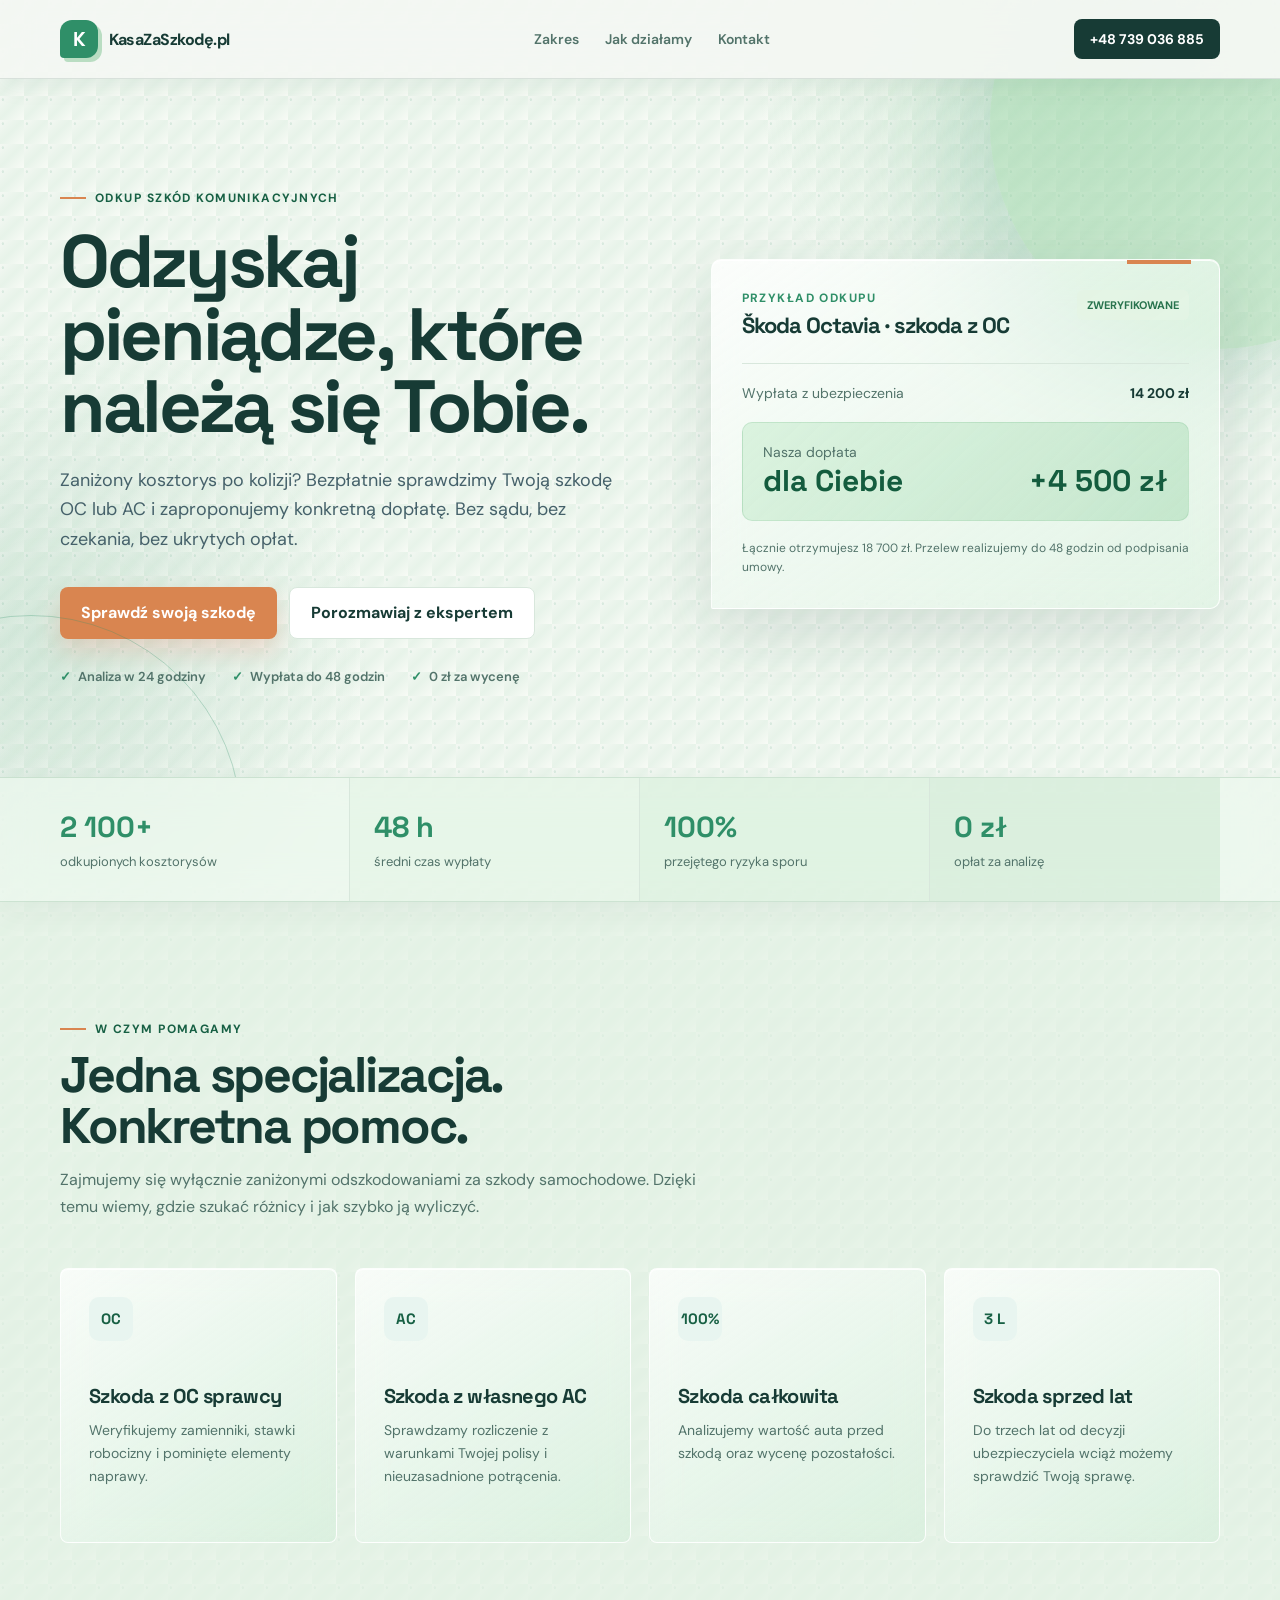
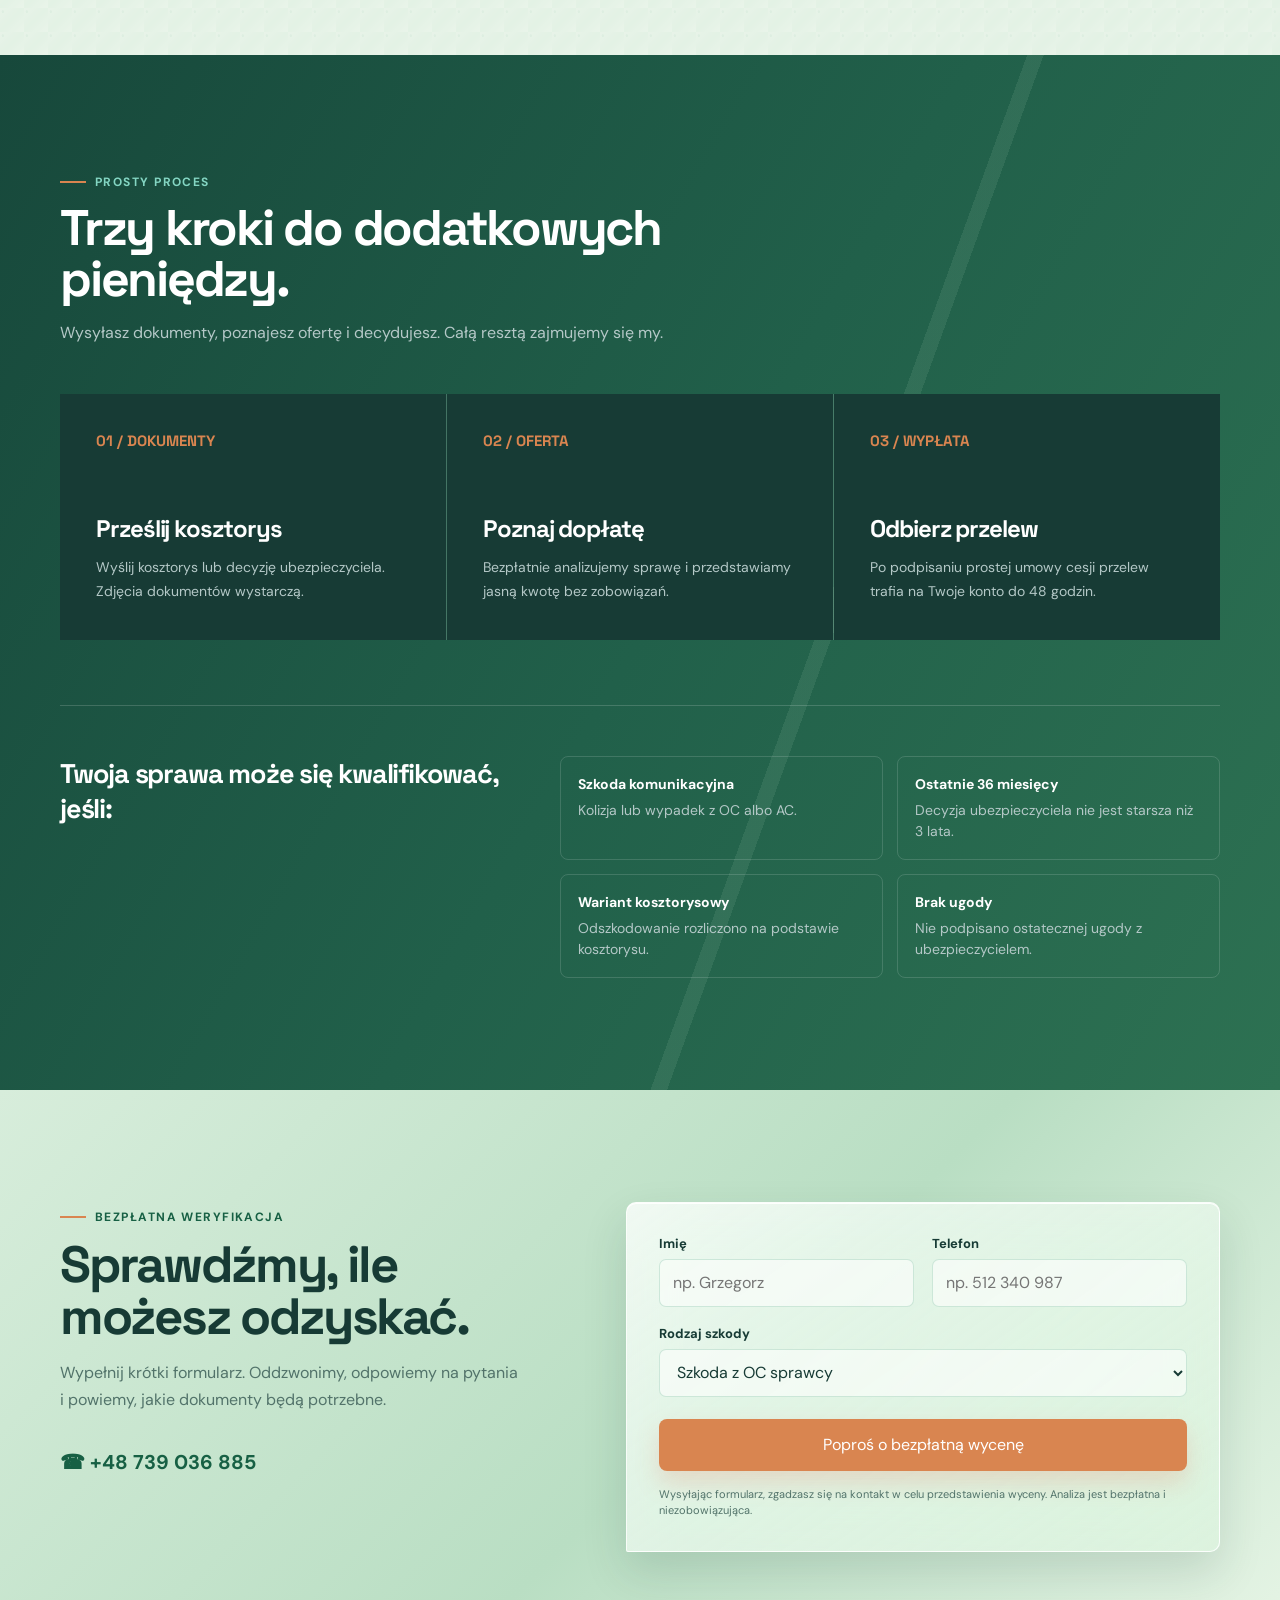
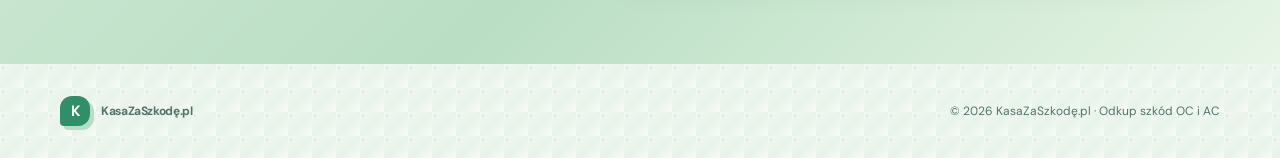
==== index.html @ 56c9a8f6 "Enhance green liquid glass styling" ====
<!doctype html>
<html lang="pl">
<head>
  <meta charset="UTF-8">
  <meta name="viewport" content="width=device-width, initial-scale=1.0">
  <meta name="description" content="Odkup zaniżonych szkód komunikacyjnych OC i AC. Bezpłatna analiza kosztorysu i szybka wypłata.">
  <meta name="theme-color" content="#102c3b">
  <meta property="og:type" content="website">
  <meta property="og:title" content="KasaZaSzkodę.pl | Odzyskaj to, co Ci się należy">
  <meta property="og:description" content="Bezpłatna analiza zaniżonego odszkodowania OC lub AC i szybka dopłata.">
  <meta property="og:url" content="https://kasazaszkode.pl/">
  <title>KasaZaSzkodę.pl | Odzyskaj to, co Ci się należy</title>
  <link rel="icon" href="favicon.ico">
  <link rel="preconnect" href="https://fonts.googleapis.com">
  <link rel="preconnect" href="https://fonts.gstatic.com" crossorigin>
  <link href="https://fonts.googleapis.com/css2?family=DM+Sans:wght@400;500;600;700&family=Space+Grotesk:wght@500;600;700&display=swap" rel="stylesheet">
  <style>
    :root{--ink:#102c3b;--muted:#42606b;--paper:#f5f7f4;--white:#fff;--teal:#0c8b83;--teal-dark:#08716b;--coral:#ee765c;--line:#dfe8e4;--shadow:0 22px 60px rgba(16,44,59,.12)}
    .skip-link{position:absolute;left:14px;top:-60px;z-index:20;padding:12px 16px;border-radius:8px;background:var(--ink);color:#fff;text-decoration:none;font-weight:700}.skip-link:focus{top:14px}.button:focus-visible,a:focus-visible,input:focus-visible,select:focus-visible{outline:3px solid var(--coral);outline-offset:3px}
    *{box-sizing:border-box}html{scroll-behavior:smooth}body{margin:0;background:var(--paper);color:var(--ink);font-family:"DM Sans",sans-serif}a{color:inherit}.container{width:min(1160px,calc(100% - 40px));margin:auto}h1,h2,h3{font-family:"Space Grotesk",sans-serif;letter-spacing:-.045em}.site-header{position:sticky;top:0;z-index:10;background:rgba(245,247,244,.92);backdrop-filter:blur(18px);border-bottom:1px solid rgba(16,44,59,.08)}.header-inner{min-height:78px;display:flex;align-items:center;justify-content:space-between;gap:28px}.brand{display:flex;align-items:center;gap:11px;text-decoration:none;font-weight:700;letter-spacing:-.03em}.brand-mark{width:38px;height:38px;display:grid;place-items:center;border-radius:12px 12px 12px 4px;background:var(--teal);color:#fff;font:700 20px "Space Grotesk",sans-serif}.nav{display:flex;gap:26px;color:var(--muted);font-size:14px;font-weight:600}.nav a{text-decoration:none}.nav a:hover{color:var(--teal)}.header-phone{padding:11px 16px;border-radius:8px;background:var(--ink);color:#fff;text-decoration:none;font-size:14px;font-weight:700}
    .hero{position:relative;overflow:hidden;padding:88px 0 78px}.hero:before{content:"";position:absolute;width:450px;height:450px;right:-160px;top:-180px;border-radius:50%;background:#d8eee7}.hero-grid{position:relative;display:grid;grid-template-columns:1.06fr .94fr;gap:76px;align-items:center}.eyebrow{display:inline-flex;align-items:center;gap:9px;color:var(--teal-dark);font-size:12px;font-weight:700;letter-spacing:.12em;text-transform:uppercase}.eyebrow:before{content:"";width:26px;height:2px;background:var(--coral)}h1{max-width:700px;margin:20px 0 22px;font-size:clamp(42px,6vw,74px);line-height:.98}.hero-copy>p{max-width:590px;margin:0;color:var(--muted);font-size:18px;line-height:1.65}.hero-actions{display:flex;flex-wrap:wrap;gap:12px;margin-top:32px}.button{display:inline-flex;align-items:center;justify-content:center;min-height:52px;padding:0 21px;border-radius:8px;text-decoration:none;font-weight:700;transition:transform .2s}.button:hover{transform:translateY(-2px)}.button-primary{border:0;background:var(--coral);color:#fff;box-shadow:0 12px 24px rgba(238,118,92,.22)}.button-quiet{border:1px solid var(--line);background:#fff;color:var(--ink)}.trust-row{display:flex;flex-wrap:wrap;gap:18px 26px;margin-top:29px;color:var(--muted);font-size:13px;font-weight:600}.trust-row span:before{content:"✓";margin-right:7px;color:var(--teal)}
    .offer-card{padding:30px;border:1px solid rgba(12,139,131,.18);border-radius:18px;background:#fff;box-shadow:var(--shadow)}.offer-top{display:flex;justify-content:space-between;align-items:flex-start;gap:15px;padding-bottom:25px;border-bottom:1px solid var(--line)}.offer-label{margin:0 0 7px;color:var(--teal);font-size:12px;font-weight:700;letter-spacing:.12em;text-transform:uppercase}.offer-title{margin:0;font-size:22px;line-height:1.15}.offer-stamp{padding:8px 10px;border-radius:6px;background:#fff1ec;color:#c6503e;font-size:11px;font-weight:700;white-space:nowrap}.offer-row{display:flex;justify-content:space-between;padding:20px 0;color:var(--muted);font-size:14px}.offer-row strong{color:var(--ink)}.offer-result{display:flex;justify-content:space-between;align-items:end;gap:15px;padding:20px;border-radius:10px;background:#e8f5f0}.offer-result span{color:var(--muted);font-size:14px}.offer-result strong{color:var(--teal-dark);font:700 30px "Space Grotesk",sans-serif}.offer-note{margin:18px 0 0;color:var(--muted);font-size:12px;line-height:1.6}
    .stats{border-block:1px solid var(--line);background:#fff}.stats-grid{display:grid;grid-template-columns:repeat(4,1fr)}.stat{padding:26px 24px;border-right:1px solid var(--line)}.stat:first-child{padding-left:0}.stat:last-child{border:0}.stat strong{display:block;margin-bottom:5px;color:var(--teal);font:700 29px "Space Grotesk",sans-serif}.stat span{color:var(--muted);font-size:13px}.section{padding:100px 0}.section-heading{max-width:650px;margin-bottom:42px}.section-heading h2{margin:13px 0 14px;font-size:clamp(32px,4vw,50px);line-height:1.02}.section-heading p{margin:0;color:var(--muted);line-height:1.7}.cards{display:grid;grid-template-columns:repeat(4,1fr);gap:14px}.card{min-height:260px;padding:25px;border:1px solid var(--line);border-radius:12px;background:#fff}.card-icon{display:grid;place-items:center;width:44px;height:44px;border-radius:10px;background:#e8f5f0;color:var(--teal-dark);font:700 15px "Space Grotesk",sans-serif}.card h3{margin:34px 0 10px;font-size:20px;letter-spacing:-.03em}.card p{margin:0;color:var(--muted);font-size:14px;line-height:1.65}
    .process-section{background:var(--ink);color:#fff}.process-section .eyebrow{color:#84d6c3}.process-section .section-heading p{color:#b4c8c7}.steps{display:grid;grid-template-columns:repeat(3,1fr);gap:1px;background:rgba(255,255,255,.17)}.step{padding:32px;background:var(--ink)}.step-number{color:var(--coral);font:700 15px "Space Grotesk",sans-serif}.step h3{margin:50px 0 12px;font-size:24px}.step p{margin:0;color:#b4c8c7;font-size:14px;line-height:1.7}.conditions{display:grid;grid-template-columns:.8fr 1.2fr;gap:60px;margin-top:65px;padding-top:50px;border-top:1px solid rgba(255,255,255,.16)}.conditions h3{margin:0;font-size:27px}.condition-list{display:grid;grid-template-columns:1fr 1fr;gap:14px;margin:0;padding:0;list-style:none}.condition-list li{padding:17px;border:1px solid rgba(255,255,255,.14);border-radius:8px;color:#b4c8c7;font-size:14px;line-height:1.5}.condition-list strong{display:block;margin-bottom:5px;color:#fff}
    .contact-section{background:#e8f5f0}.contact-grid{display:grid;grid-template-columns:.9fr 1.1fr;gap:80px;align-items:start}.contact-info h2{margin:14px 0;font-size:clamp(34px,4vw,51px);line-height:1.02}.contact-info>p{max-width:460px;color:var(--muted);line-height:1.7}.contact-phone{display:inline-flex;gap:12px;margin-top:20px;color:var(--teal-dark);text-decoration:none;font-size:20px;font-weight:700}.contact-card{padding:32px;border-radius:14px;background:#fff;box-shadow:0 15px 40px rgba(16,44,59,.08)}.form-grid{display:grid;grid-template-columns:1fr 1fr;gap:18px}.field{display:grid;gap:7px}.field-full{grid-column:1/-1}label{font-size:13px;font-weight:700}input,select{width:100%;min-height:48px;padding:0 13px;border:1px solid var(--line);border-radius:7px;background:#fbfcfb;color:var(--ink);font:inherit}input:focus,select:focus{outline:2px solid rgba(12,139,131,.25);border-color:var(--teal)}.form-button{width:100%;margin-top:22px;cursor:pointer;font:inherit}.form-note{margin:15px 0 0;color:var(--muted);font-size:11px;line-height:1.5}.footer{padding:32px 0;color:var(--muted);font-size:12px}.footer-inner{display:flex;justify-content:space-between;align-items:center;gap:20px}.footer .brand-mark{width:30px;height:30px;font-size:15px}.footer p{margin:0;text-align:right}.call-now{display:none}
    @media(max-width:900px){.hero-grid,.contact-grid{grid-template-columns:1fr;gap:42px}.cards{grid-template-columns:repeat(2,1fr)}.hero{padding-top:65px}.conditions{grid-template-columns:1fr;gap:30px}}@media(max-width:650px){.container{width:calc(100% - 28px)}.header-inner{min-height:68px}.nav{display:none}.header-phone{padding:10px 12px;font-size:12px}h1{font-size:45px}.hero-copy>p{font-size:16px}.offer-card{padding:22px}.stats-grid{grid-template-columns:1fr 1fr}.stat,.stat:first-child{padding:20px 10px}.stat:nth-child(2){border-right:0}.stat:nth-child(-n+2){border-bottom:1px solid var(--line)}.section{padding:70px 0}.cards,.steps{grid-template-columns:1fr}.step{padding:25px}.step h3{margin-top:28px}.condition-list,.form-grid{grid-template-columns:1fr}.field-full{grid-column:auto}.contact-card{padding:21px}.footer-inner{align-items:flex-start;flex-direction:column}.footer p{text-align:left}.call-now{position:fixed;display:block;right:14px;bottom:14px;z-index:9;padding:13px 16px;border-radius:8px;background:var(--coral);color:#fff;text-decoration:none;font-size:13px;font-weight:700;box-shadow:0 8px 25px rgba(16,44,59,.2)}}
  </style>
  <style>
    :root {
      --paper: #f4f8f3;
      --white: #ffffff;
      --ink: #173b35;
      --muted: #52736a;
      --teal: #2f8f68;
      --teal-dark: #176044;
      --coral: #d98550;
      --line: #d8e7dc;
      --shadow: 0 24px 70px rgba(23, 59, 53, .12);
    }

    body {
      background: var(--paper);
      background-image: radial-gradient(circle at 12% 15%, rgba(47, 143, 104, .12) 0 1px, transparent 1.5px), linear-gradient(135deg, #f4f8f3 0%, #e7f3e9 48%, #f8fbf6 100%);
      background-size: 24px 24px;
    }

    body:after {
      content: "";
      position: fixed;
      inset: 0;
      z-index: -1;
      pointer-events: none;
      background: radial-gradient(circle at 86% 8%, rgba(111, 188, 132, .22), transparent 25%), radial-gradient(circle at 4% 72%, rgba(42, 137, 91, .13), transparent 23%);
    }

    .site-header {
      background: rgba(244, 248, 243, .9);
      border-bottom-color: rgba(23, 59, 53, .12);
      box-shadow: 0 8px 24px rgba(23, 59, 53, .05);
    }

    .brand-mark {
      box-shadow: 4px 4px 0 #b9ddc2;
    }

    .header-phone,
    .button-primary {
      transition: transform .2s ease, background-color .2s ease, box-shadow .2s ease;
    }

    .header-phone:hover {
      background: var(--teal-dark);
      transform: translateY(-2px);
    }

    .hero {
      padding-top: 104px;
      padding-bottom: 92px;
    }

    .hero:after {
      content: "";
      position: absolute;
      left: -180px;
      bottom: -260px;
      width: 420px;
      height: 420px;
      border: 1px solid rgba(47, 143, 104, .28);
      border-radius: 50%;
    }

    .hero:before {
      background: rgba(151, 213, 164, .4);
      box-shadow: -40px 40px 90px rgba(47, 143, 104, .16);
    }

    h1 {
      max-width: 650px;
      font-weight: 700;
    }

    .hero-copy > p {
      color: #45616a;
    }

    .button-primary:hover {
      background: #d85e45;
      box-shadow: 0 16px 30px rgba(229, 107, 80, .28);
    }

    .button-quiet:hover {
      border-color: #9ccbc0;
      background: #f2faf7;
    }

    .offer-card {
      position: relative;
      border-radius: 10px 10px 10px 2px;
      border-color: rgba(255, 255, 255, .8);
      background: linear-gradient(145deg, rgba(255, 255, 255, .8), rgba(219, 242, 224, .54));
      box-shadow: var(--shadow), inset 0 1px 0 rgba(255, 255, 255, .9);
      backdrop-filter: blur(18px) saturate(125%);
      -webkit-backdrop-filter: blur(18px) saturate(125%);
    }

    .offer-card:before {
      content: "";
      position: absolute;
      top: 0;
      right: 28px;
      width: 64px;
      height: 4px;
      background: var(--coral);
    }

    .offer-stamp {
      background: rgba(229, 245, 228, .82);
      color: #28734d;
    }

    .offer-result {
      border: 1px solid rgba(106, 181, 126, .2);
      background: linear-gradient(135deg, rgba(213, 240, 218, .82), rgba(177, 222, 188, .62));
    }

    .offer-result strong {
      color: #145c3e;
    }

    .stats {
      box-shadow: 0 10px 30px rgba(16, 44, 59, .04);
      background: rgba(238, 248, 239, .72);
      border-color: rgba(75, 145, 98, .2);
      backdrop-filter: blur(20px) saturate(125%);
      -webkit-backdrop-filter: blur(20px) saturate(125%);
    }

    .stat {
      padding-top: 30px;
      padding-bottom: 30px;
    }

    .stat:nth-child(2) { background: rgba(218, 240, 222, .3); }
    .stat:nth-child(3) { background: rgba(195, 230, 202, .3); }
    .stat:nth-child(4) { background: rgba(171, 219, 183, .28); }

    .section {
      padding: 112px 0;
    }

    #zakres {
      background: rgba(224, 241, 227, .62);
    }

    .section-heading {
      margin-bottom: 48px;
    }

    .cards {
      gap: 18px;
    }

    .card {
      min-height: 275px;
      padding: 28px;
      border-radius: 8px;
      border-color: rgba(255, 255, 255, .84);
      background: linear-gradient(145deg, rgba(255, 255, 255, .74), rgba(211, 238, 218, .52));
      box-shadow: inset 0 1px 0 rgba(255, 255, 255, .82);
      backdrop-filter: blur(14px) saturate(115%);
      -webkit-backdrop-filter: blur(14px) saturate(115%);
      transition: transform .2s ease, border-color .2s ease, box-shadow .2s ease;
    }

    .card:hover {
      border-color: #83bb91;
      box-shadow: 0 15px 35px rgba(23, 91, 62, .14), inset 0 1px 0 rgba(255, 255, 255, .95);
      transform: translateY(-4px);
    }

    .card h3 {
      margin-top: 42px;
    }

    .process-section {
      position: relative;
      overflow: hidden;
      background: linear-gradient(120deg, #17483b, #21604a 52%, #2d7152);
    }

    .process-section:before {
      content: "";
      position: absolute;
      inset: 0;
      background: linear-gradient(110deg, transparent 0 62%, rgba(185, 221, 194, .10) 62% 63%, transparent 63%);
      pointer-events: none;
    }

    .steps,
    .conditions {
      position: relative;
    }

    .step {
      padding: 36px;
      transition: background-color .2s ease;
    }

    .step:hover {
      background: rgba(71, 142, 93, .42);
    }

    .step h3 {
      margin-top: 62px;
    }

    .contact-section {
      background: linear-gradient(135deg, #d7eddb, #b9dec3 55%, #e7f5e6);
    }

    .contact-card {
      border-radius: 10px 10px 10px 2px;
      border: 1px solid rgba(255, 255, 255, .84);
      background: linear-gradient(145deg, rgba(255, 255, 255, .78), rgba(222, 244, 224, .58));
      box-shadow: 0 20px 45px rgba(23, 59, 53, .14), inset 0 1px 0 rgba(255, 255, 255, .9);
      backdrop-filter: blur(24px) saturate(135%);
      -webkit-backdrop-filter: blur(24px) saturate(135%);
    }

    input,
    select {
      background: rgba(248, 252, 248, .74);
      border-color: rgba(47, 143, 104, .2);
    }

    input:hover,
    select:hover {
      border-color: #a8d3c8;
    }

    @media (max-width: 650px) {
      .hero {
        padding-top: 70px;
        padding-bottom: 70px;
      }

      .section {
        padding: 78px 0;
      }

      .section-heading {
        margin-bottom: 34px;
      }

      .card {
        min-height: 0;
      }

      .step {
        padding: 28px 25px;
      }
    }
  </style>
</head>
<body>
  <a class="skip-link" href="#main-content">Przejdź do treści</a>
  <header class="site-header"><div class="container header-inner"><a href="#start" class="brand"><span class="brand-mark">K</span><span>KasaZaSzkodę.pl</span></a><nav class="nav" aria-label="Główna nawigacja"><a href="#zakres">Zakres</a><a href="#proces">Jak działamy</a><a href="#kontakt">Kontakt</a></nav><a class="header-phone" href="tel:+48739036885">+48 739 036 885</a></div></header>
  <main id="main-content">
    <section id="start" class="hero"><div class="container hero-grid"><div class="hero-copy"><span class="eyebrow">Odkup szkód komunikacyjnych</span><h1>Odzyskaj pieniądze, które należą się Tobie.</h1><p>Zaniżony kosztorys po kolizji? Bezpłatnie sprawdzimy Twoją szkodę OC lub AC i zaproponujemy konkretną dopłatę. Bez sądu, bez czekania, bez ukrytych opłat.</p><div class="hero-actions"><a class="button button-primary" href="#kontakt">Sprawdź swoją szkodę</a><a class="button button-quiet" href="tel:+48739036885">Porozmawiaj z ekspertem</a></div><div class="trust-row"><span>Analiza w 24 godziny</span><span>Wypłata do 48 godzin</span><span>0 zł za wycenę</span></div></div><aside class="offer-card"><div class="offer-top"><div><p class="offer-label">Przykład odkupu</p><h2 class="offer-title">Škoda Octavia · szkoda z OC</h2></div><span class="offer-stamp">ZWERYFIKOWANE</span></div><div class="offer-row"><span>Wypłata z ubezpieczenia</span><strong>14 200 zł</strong></div><div class="offer-result"><span>Nasza dopłata<br><strong>dla Ciebie</strong></span><strong>+4 500 zł</strong></div><p class="offer-note">Łącznie otrzymujesz 18 700 zł. Przelew realizujemy do 48 godzin od podpisania umowy.</p></aside></div></section>
    <section class="stats"><div class="container stats-grid"><div class="stat"><strong>2 100+</strong><span>odkupionych kosztorysów</span></div><div class="stat"><strong>48 h</strong><span>średni czas wypłaty</span></div><div class="stat"><strong>100%</strong><span>przejętego ryzyka sporu</span></div><div class="stat"><strong>0 zł</strong><span>opłat za analizę</span></div></div></section>
    <section id="zakres" class="section"><div class="container"><div class="section-heading"><span class="eyebrow">W czym pomagamy</span><h2>Jedna specjalizacja. Konkretna pomoc.</h2><p>Zajmujemy się wyłącznie zaniżonymi odszkodowaniami za szkody samochodowe. Dzięki temu wiemy, gdzie szukać różnicy i jak szybko ją wyliczyć.</p></div><div class="cards"><article class="card"><div class="card-icon">OC</div><h3>Szkoda z OC sprawcy</h3><p>Weryfikujemy zamienniki, stawki robocizny i pominięte elementy naprawy.</p></article><article class="card"><div class="card-icon">AC</div><h3>Szkoda z własnego AC</h3><p>Sprawdzamy rozliczenie z warunkami Twojej polisy i nieuzasadnione potrącenia.</p></article><article class="card"><div class="card-icon">100%</div><h3>Szkoda całkowita</h3><p>Analizujemy wartość auta przed szkodą oraz wycenę pozostałości.</p></article><article class="card"><div class="card-icon">3 L</div><h3>Szkoda sprzed lat</h3><p>Do trzech lat od decyzji ubezpieczyciela wciąż możemy sprawdzić Twoją sprawę.</p></article></div></div></section>
    <section id="proces" class="section process-section"><div class="container"><div class="section-heading"><span class="eyebrow">Prosty proces</span><h2>Trzy kroki do dodatkowych pieniędzy.</h2><p>Wysyłasz dokumenty, poznajesz ofertę i decydujesz. Całą resztą zajmujemy się my.</p></div><div class="steps"><article class="step"><span class="step-number">01 / DOKUMENTY</span><h3>Prześlij kosztorys</h3><p>Wyślij kosztorys lub decyzję ubezpieczyciela. Zdjęcia dokumentów wystarczą.</p></article><article class="step"><span class="step-number">02 / OFERTA</span><h3>Poznaj dopłatę</h3><p>Bezpłatnie analizujemy sprawę i przedstawiamy jasną kwotę bez zobowiązań.</p></article><article class="step"><span class="step-number">03 / WYPŁATA</span><h3>Odbierz przelew</h3><p>Po podpisaniu prostej umowy cesji przelew trafia na Twoje konto do 48 godzin.</p></article></div><div class="conditions"><h3>Twoja sprawa może się kwalifikować, jeśli:</h3><ul class="condition-list"><li><strong>Szkoda komunikacyjna</strong>Kolizja lub wypadek z OC albo AC.</li><li><strong>Ostatnie 36 miesięcy</strong>Decyzja ubezpieczyciela nie jest starsza niż 3 lata.</li><li><strong>Wariant kosztorysowy</strong>Odszkodowanie rozliczono na podstawie kosztorysu.</li><li><strong>Brak ugody</strong>Nie podpisano ostatecznej ugody z ubezpieczycielem.</li></ul></div></div></section>
    <section id="kontakt" class="section contact-section"><div class="container contact-grid"><div class="contact-info"><span class="eyebrow">Bezpłatna weryfikacja</span><h2>Sprawdźmy, ile możesz odzyskać.</h2><p>Wypełnij krótki formularz. Oddzwonimy, odpowiemy na pytania i powiemy, jakie dokumenty będą potrzebne.</p><a class="contact-phone" href="tel:+48739036885">☎ +48 739 036 885</a></div><div class="contact-card"><form name="kontakt" method="POST" data-netlify="true" netlify-honeypot="bot-field"><input type="hidden" name="form-name" value="kontakt"><p hidden><label>Nie wypełniaj: <input name="bot-field"></label></p><div class="form-grid"><div class="field"><label for="imie">Imię</label><input id="imie" name="imie" type="text" placeholder="np. Grzegorz" required></div><div class="field"><label for="telefon">Telefon</label><input id="telefon" name="telefon" type="tel" placeholder="np. 512 340 987" required></div><div class="field field-full"><label for="rodzaj-szkody">Rodzaj szkody</label><select id="rodzaj-szkody" name="rodzaj-szkody"><option>Szkoda z OC sprawcy</option><option>Szkoda z własnego AC</option><option>Szkoda całkowita (OC/AC)</option><option>Nie wiem, potrzebuję porady</option></select></div></div><button class="button button-primary form-button" type="submit">Poproś o bezpłatną wycenę</button><p class="form-note">Wysyłając formularz, zgadzasz się na kontakt w celu przedstawienia wyceny. Analiza jest bezpłatna i niezobowiązująca.</p></form></div></div></section>
  </main>
  <footer class="footer"><div class="container footer-inner"><a href="#start" class="brand"><span class="brand-mark">K</span><span>KasaZaSzkodę.pl</span></a><p>© 2026 KasaZaSzkodę.pl · Odkup szkód OC i AC</p></div></footer><a class="call-now" href="tel:+48739036885">Zadzwoń teraz</a>
</body>
</html>
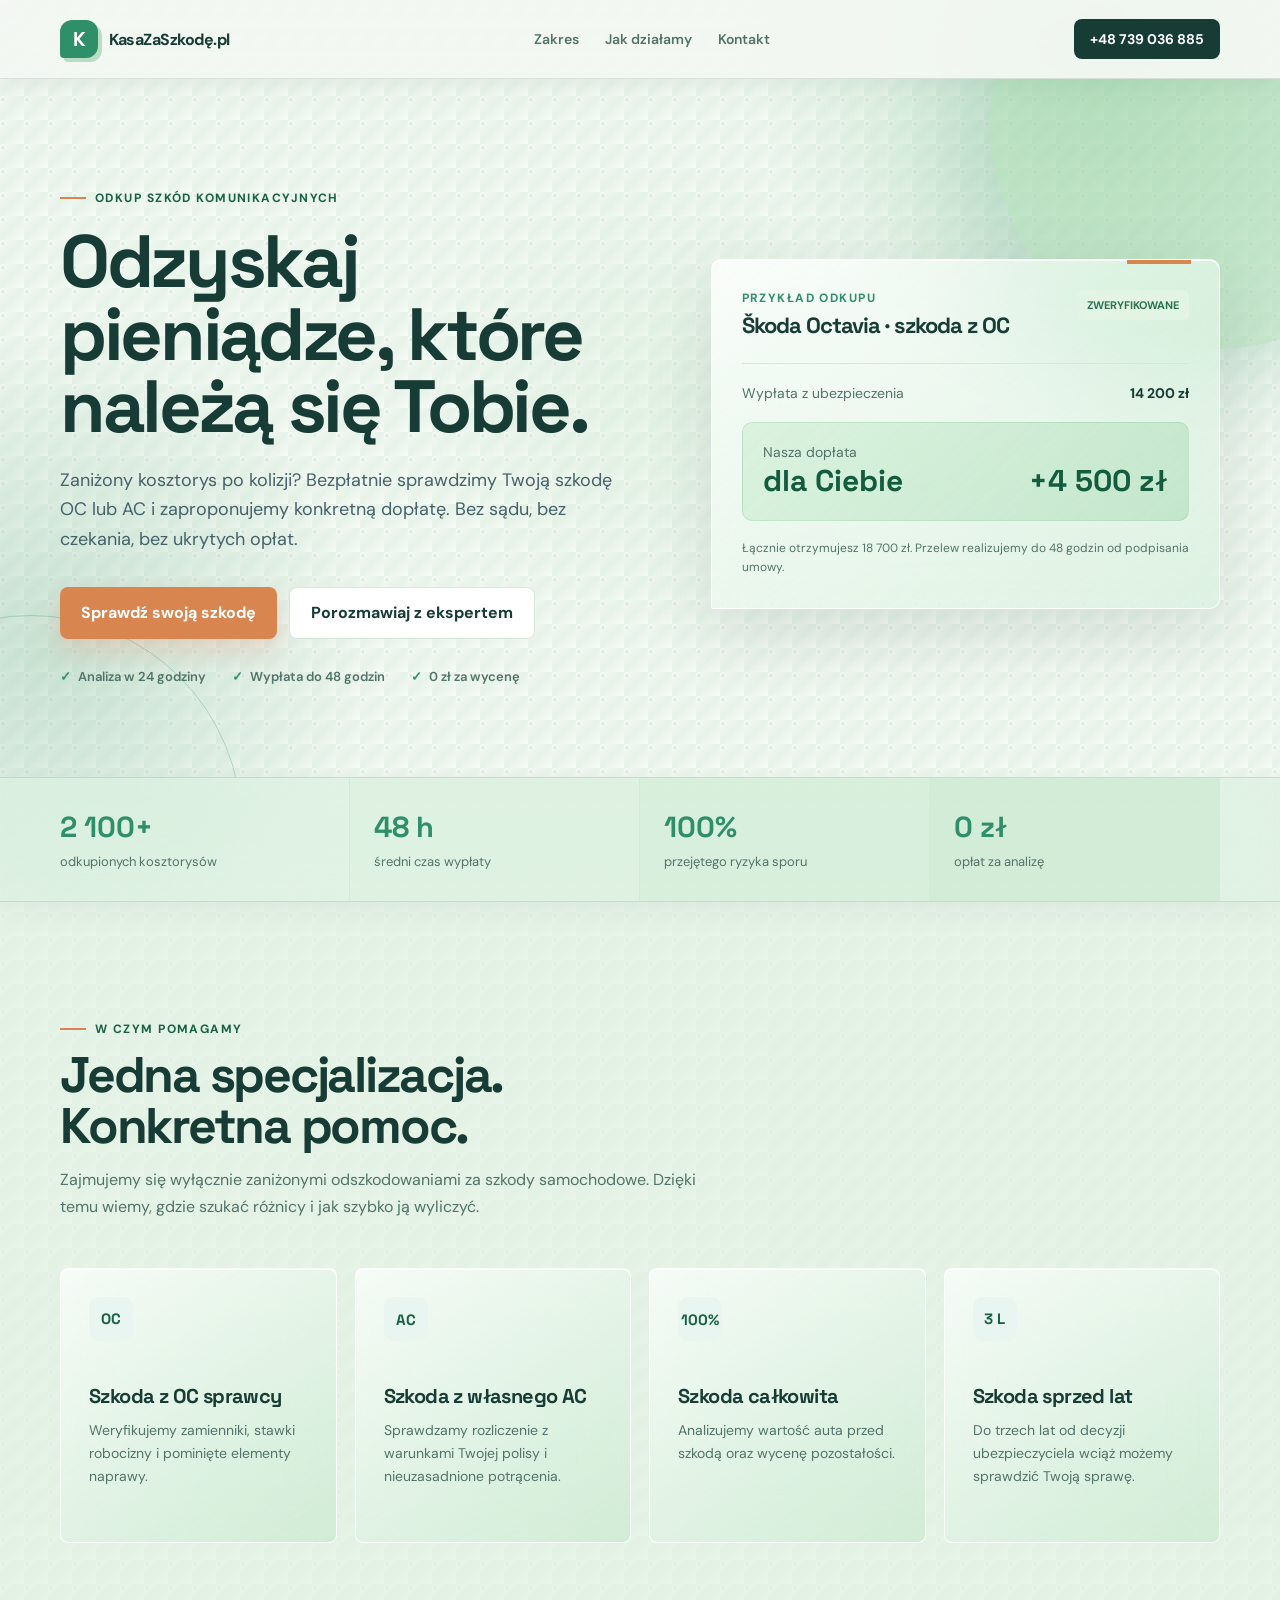
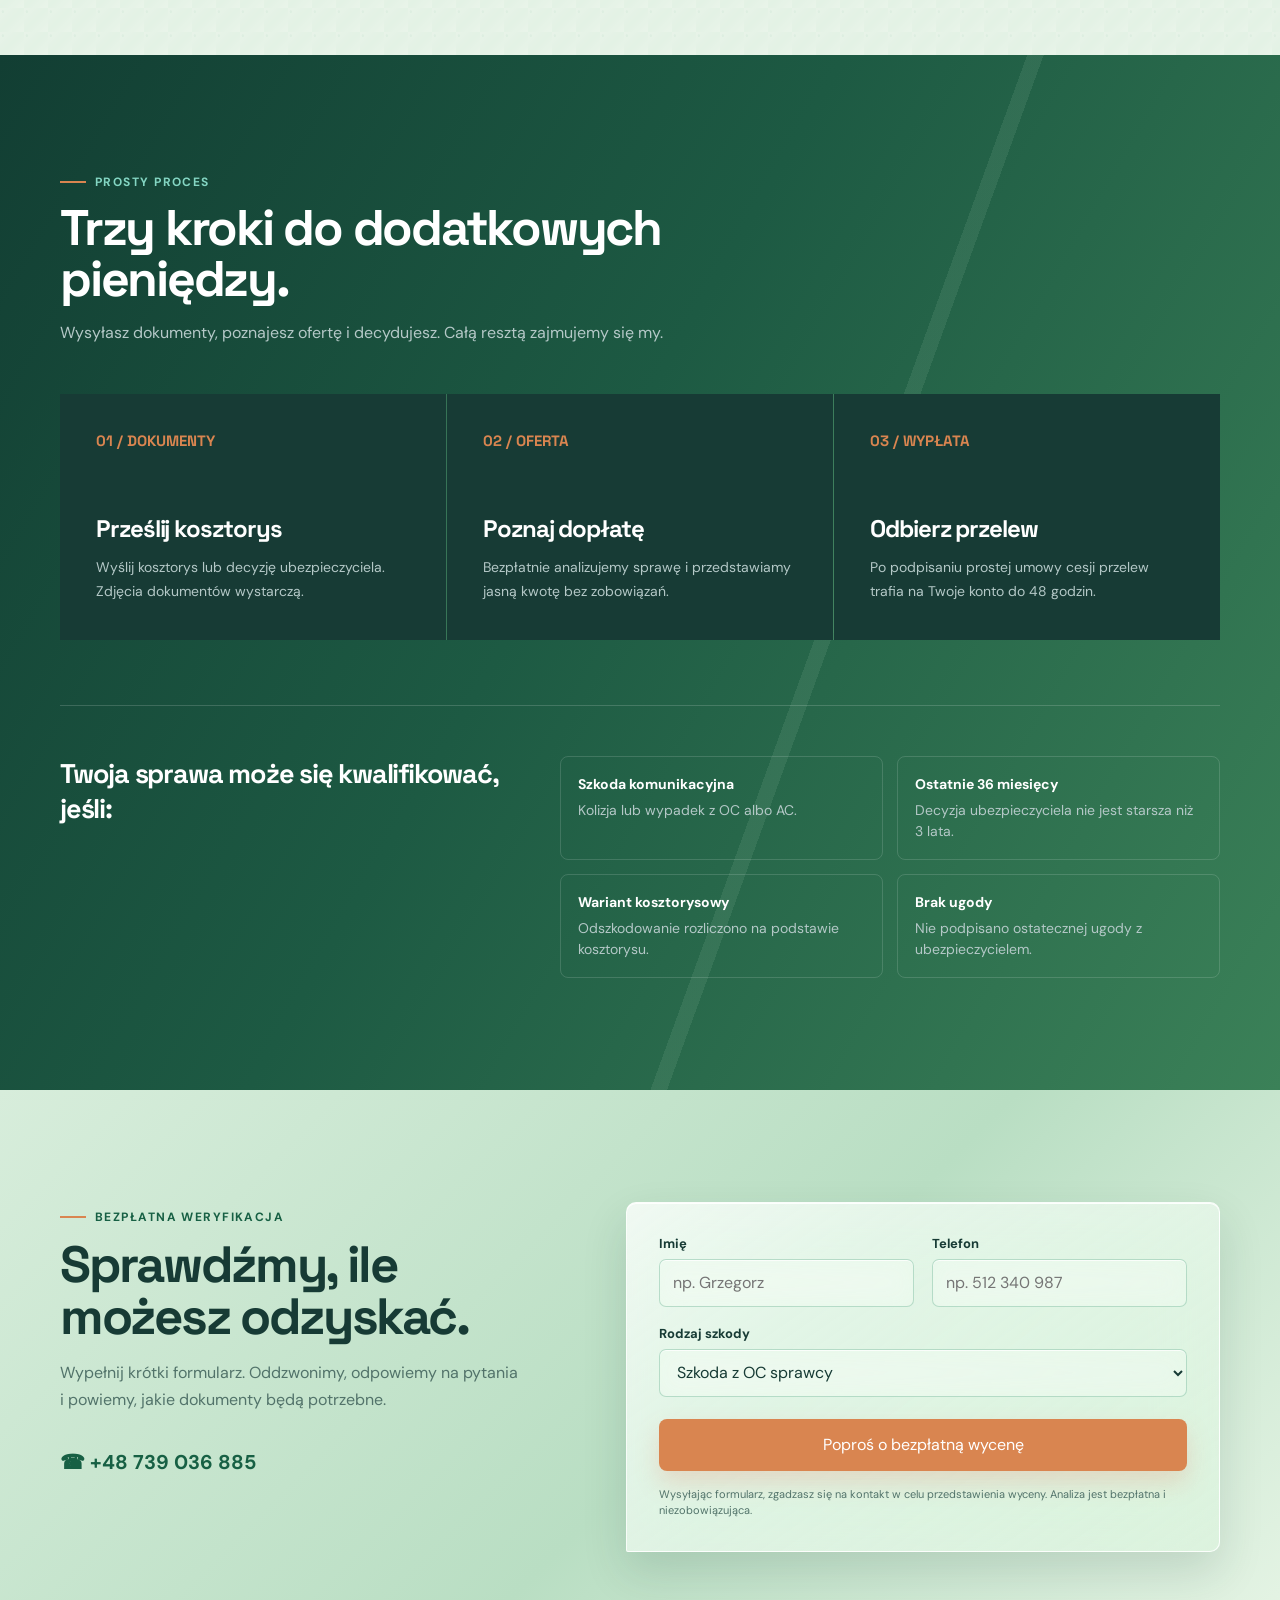
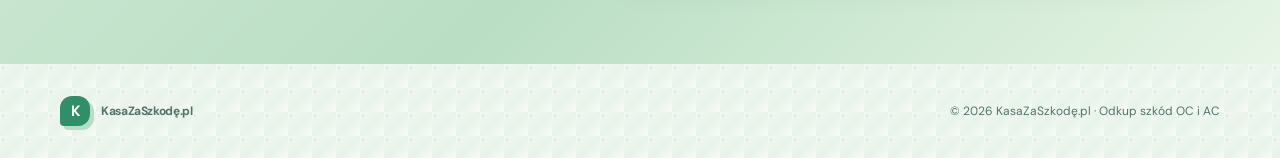
==== commit 4c2327c5: "Deepen green glass visual style" ====
--- a/index.html
+++ b/index.html
@@ -50,13 +50,15 @@
       inset: 0;
       z-index: -1;
       pointer-events: none;
-      background: radial-gradient(circle at 86% 8%, rgba(111, 188, 132, .22), transparent 25%), radial-gradient(circle at 4% 72%, rgba(42, 137, 91, .13), transparent 23%);
+      background: radial-gradient(circle at 86% 8%, rgba(111, 188, 132, .3), transparent 25%), radial-gradient(circle at 4% 72%, rgba(42, 137, 91, .18), transparent 23%), radial-gradient(circle at 52% 44%, rgba(177, 224, 184, .14), transparent 30%);
     }
 
     .site-header {
       background: rgba(244, 248, 243, .9);
       border-bottom-color: rgba(23, 59, 53, .12);
       box-shadow: 0 8px 24px rgba(23, 59, 53, .05);
+      backdrop-filter: blur(24px) saturate(145%);
+      -webkit-backdrop-filter: blur(24px) saturate(145%);
     }
 
     .brand-mark {
@@ -94,6 +96,12 @@
       box-shadow: -40px 40px 90px rgba(47, 143, 104, .16);
     }
 
+    .hero-copy,
+    .section-heading {
+      position: relative;
+      z-index: 1;
+    }
+
     h1 {
       max-width: 650px;
       font-weight: 700;
@@ -117,10 +125,10 @@
       position: relative;
       border-radius: 10px 10px 10px 2px;
       border-color: rgba(255, 255, 255, .8);
-      background: linear-gradient(145deg, rgba(255, 255, 255, .8), rgba(219, 242, 224, .54));
+      background: linear-gradient(145deg, rgba(255, 255, 255, .78), rgba(207, 237, 214, .48));
       box-shadow: var(--shadow), inset 0 1px 0 rgba(255, 255, 255, .9);
-      backdrop-filter: blur(18px) saturate(125%);
-      -webkit-backdrop-filter: blur(18px) saturate(125%);
+      backdrop-filter: blur(28px) saturate(145%);
+      -webkit-backdrop-filter: blur(28px) saturate(145%);
     }
 
     .offer-card:before {
@@ -149,10 +157,10 @@
 
     .stats {
       box-shadow: 0 10px 30px rgba(16, 44, 59, .04);
-      background: rgba(238, 248, 239, .72);
+      background: rgba(220, 240, 224, .68);
       border-color: rgba(75, 145, 98, .2);
-      backdrop-filter: blur(20px) saturate(125%);
-      -webkit-backdrop-filter: blur(20px) saturate(125%);
+      backdrop-filter: blur(24px) saturate(140%);
+      -webkit-backdrop-filter: blur(24px) saturate(140%);
     }
 
     .stat {
@@ -185,10 +193,10 @@
       padding: 28px;
       border-radius: 8px;
       border-color: rgba(255, 255, 255, .84);
-      background: linear-gradient(145deg, rgba(255, 255, 255, .74), rgba(211, 238, 218, .52));
+      background: linear-gradient(145deg, rgba(255, 255, 255, .68), rgba(191, 229, 200, .5));
       box-shadow: inset 0 1px 0 rgba(255, 255, 255, .82);
-      backdrop-filter: blur(14px) saturate(115%);
-      -webkit-backdrop-filter: blur(14px) saturate(115%);
+      backdrop-filter: blur(22px) saturate(135%);
+      -webkit-backdrop-filter: blur(22px) saturate(135%);
       transition: transform .2s ease, border-color .2s ease, box-shadow .2s ease;
     }
 
@@ -205,7 +213,7 @@
     .process-section {
       position: relative;
       overflow: hidden;
-      background: linear-gradient(120deg, #17483b, #21604a 52%, #2d7152);
+      background: linear-gradient(120deg, #123e33, #1d5a43 45%, #3b8158);
     }
 
     .process-section:before {
@@ -230,6 +238,12 @@
       background: rgba(71, 142, 93, .42);
     }
 
+    .steps {
+      background: rgba(141, 211, 155, .25);
+      backdrop-filter: blur(16px);
+      -webkit-backdrop-filter: blur(16px);
+    }
+
     .step h3 {
       margin-top: 62px;
     }
@@ -243,14 +257,17 @@
       border: 1px solid rgba(255, 255, 255, .84);
       background: linear-gradient(145deg, rgba(255, 255, 255, .78), rgba(222, 244, 224, .58));
       box-shadow: 0 20px 45px rgba(23, 59, 53, .14), inset 0 1px 0 rgba(255, 255, 255, .9);
-      backdrop-filter: blur(24px) saturate(135%);
-      -webkit-backdrop-filter: blur(24px) saturate(135%);
+      backdrop-filter: blur(30px) saturate(145%);
+      -webkit-backdrop-filter: blur(30px) saturate(145%);
     }
 
     input,
     select {
-      background: rgba(248, 252, 248, .74);
-      border-color: rgba(47, 143, 104, .2);
+      background: rgba(235, 249, 237, .64);
+      border-color: rgba(47, 143, 104, .28);
+      box-shadow: inset 0 1px 0 rgba(255, 255, 255, .75);
+      backdrop-filter: blur(12px);
+      -webkit-backdrop-filter: blur(12px);
     }
 
     input:hover,
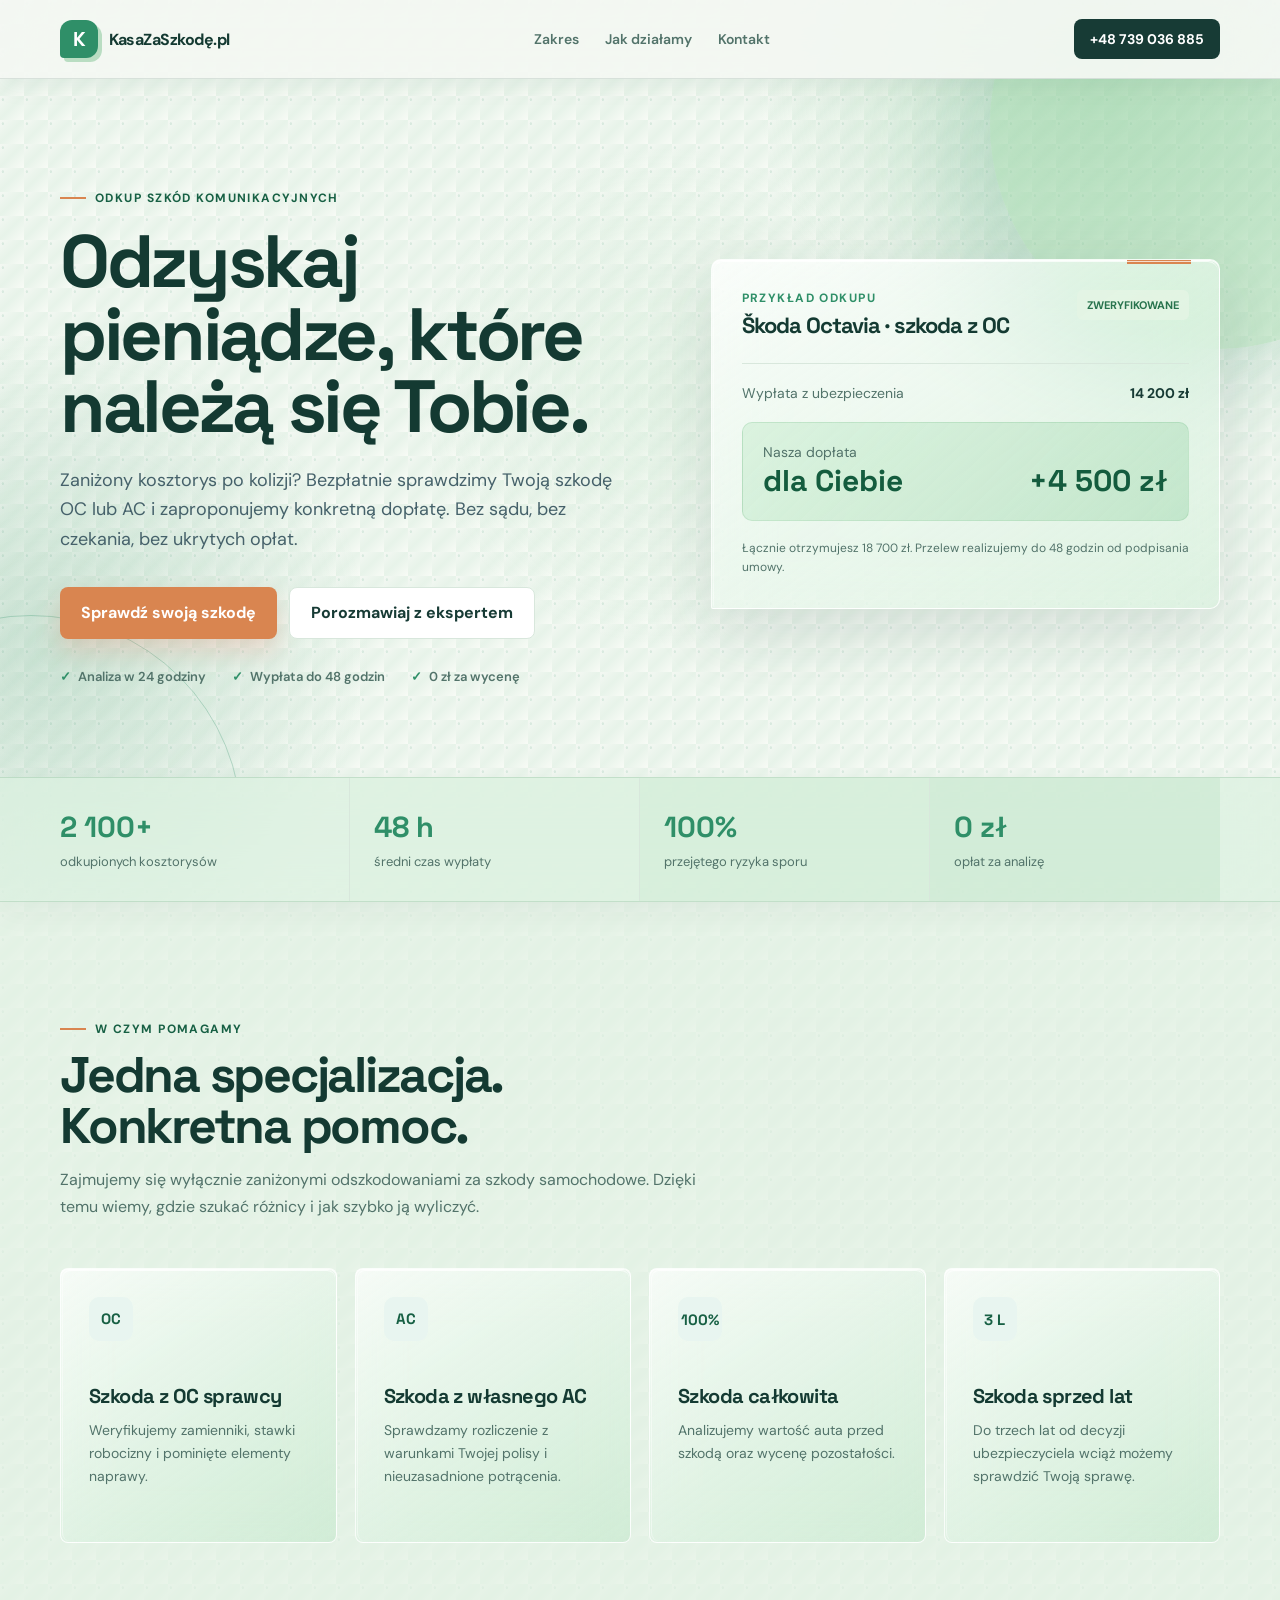
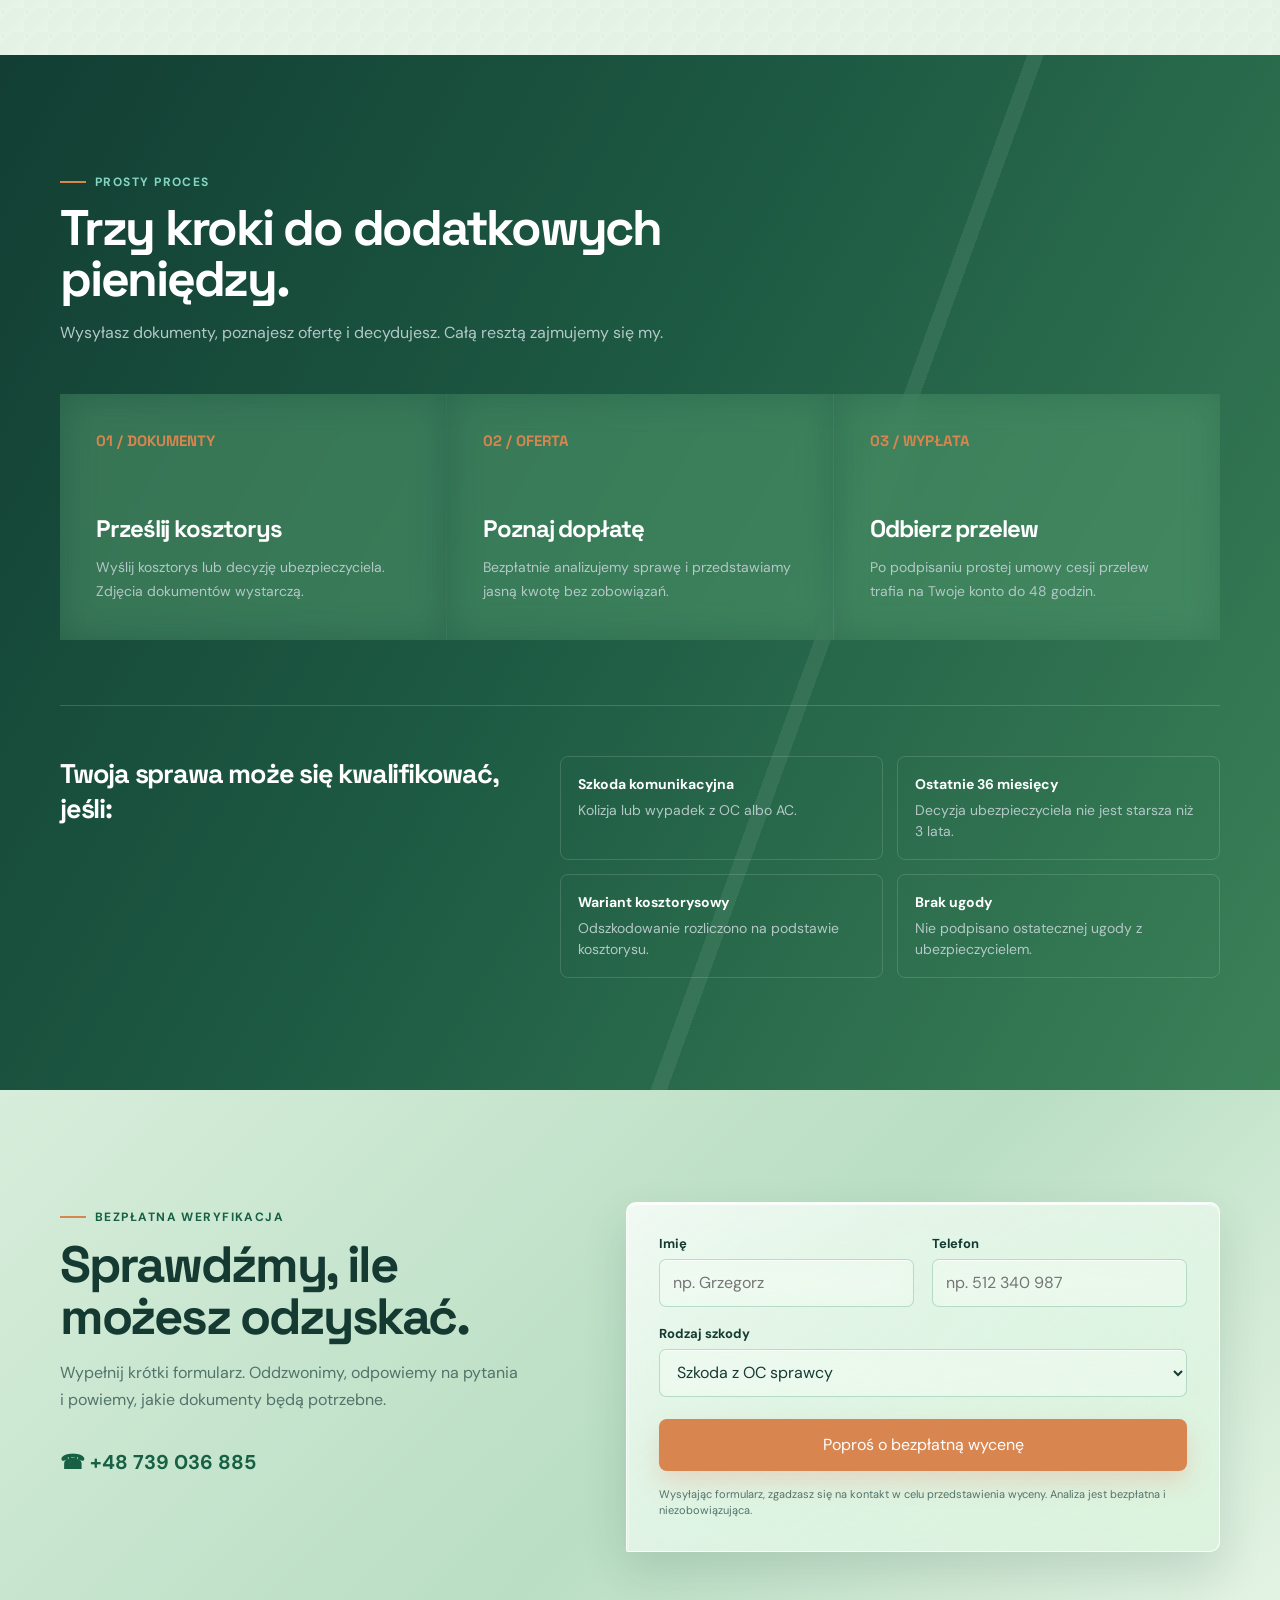
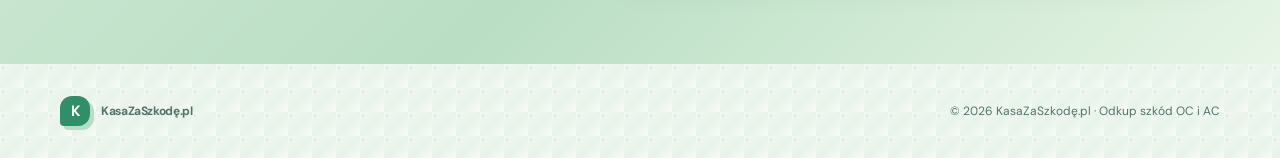
==== commit 9a20a782: "Polish readable iOS glass interface" ====
--- a/index.html
+++ b/index.html
@@ -36,12 +36,14 @@
       --coral: #d98550;
       --line: #d8e7dc;
       --shadow: 0 24px 70px rgba(23, 59, 53, .12);
+      --glass-edge: rgba(255, 255, 255, .72);
     }
 
     body {
       background: var(--paper);
       background-image: radial-gradient(circle at 12% 15%, rgba(47, 143, 104, .12) 0 1px, transparent 1.5px), linear-gradient(135deg, #f4f8f3 0%, #e7f3e9 48%, #f8fbf6 100%);
       background-size: 24px 24px;
+      color: #143a32;
     }
 
     body:after {
@@ -131,6 +133,18 @@
       -webkit-backdrop-filter: blur(28px) saturate(145%);
     }
 
+    .offer-card:after,
+    .contact-card:after,
+    .card:after {
+      content: "";
+      position: absolute;
+      inset: 1px;
+      border-radius: inherit;
+      border-top: 1px solid var(--glass-edge);
+      border-left: 1px solid rgba(255, 255, 255, .42);
+      pointer-events: none;
+    }
+
     .offer-card:before {
       content: "";
       position: absolute;
@@ -161,6 +175,8 @@
       border-color: rgba(75, 145, 98, .2);
       backdrop-filter: blur(24px) saturate(140%);
       -webkit-backdrop-filter: blur(24px) saturate(140%);
+      position: relative;
+      overflow: hidden;
     }
 
     .stat {
@@ -198,6 +214,8 @@
       backdrop-filter: blur(22px) saturate(135%);
       -webkit-backdrop-filter: blur(22px) saturate(135%);
       transition: transform .2s ease, border-color .2s ease, box-shadow .2s ease;
+      position: relative;
+      overflow: hidden;
     }
 
     .card:hover {
@@ -231,6 +249,9 @@
 
     .step {
       padding: 36px;
+      background: rgba(20, 78, 58, .28);
+      backdrop-filter: blur(18px) saturate(130%);
+      -webkit-backdrop-filter: blur(18px) saturate(130%);
       transition: background-color .2s ease;
     }
 
@@ -259,6 +280,8 @@
       box-shadow: 0 20px 45px rgba(23, 59, 53, .14), inset 0 1px 0 rgba(255, 255, 255, .9);
       backdrop-filter: blur(30px) saturate(145%);
       -webkit-backdrop-filter: blur(30px) saturate(145%);
+      position: relative;
+      overflow: hidden;
     }
 
     input,
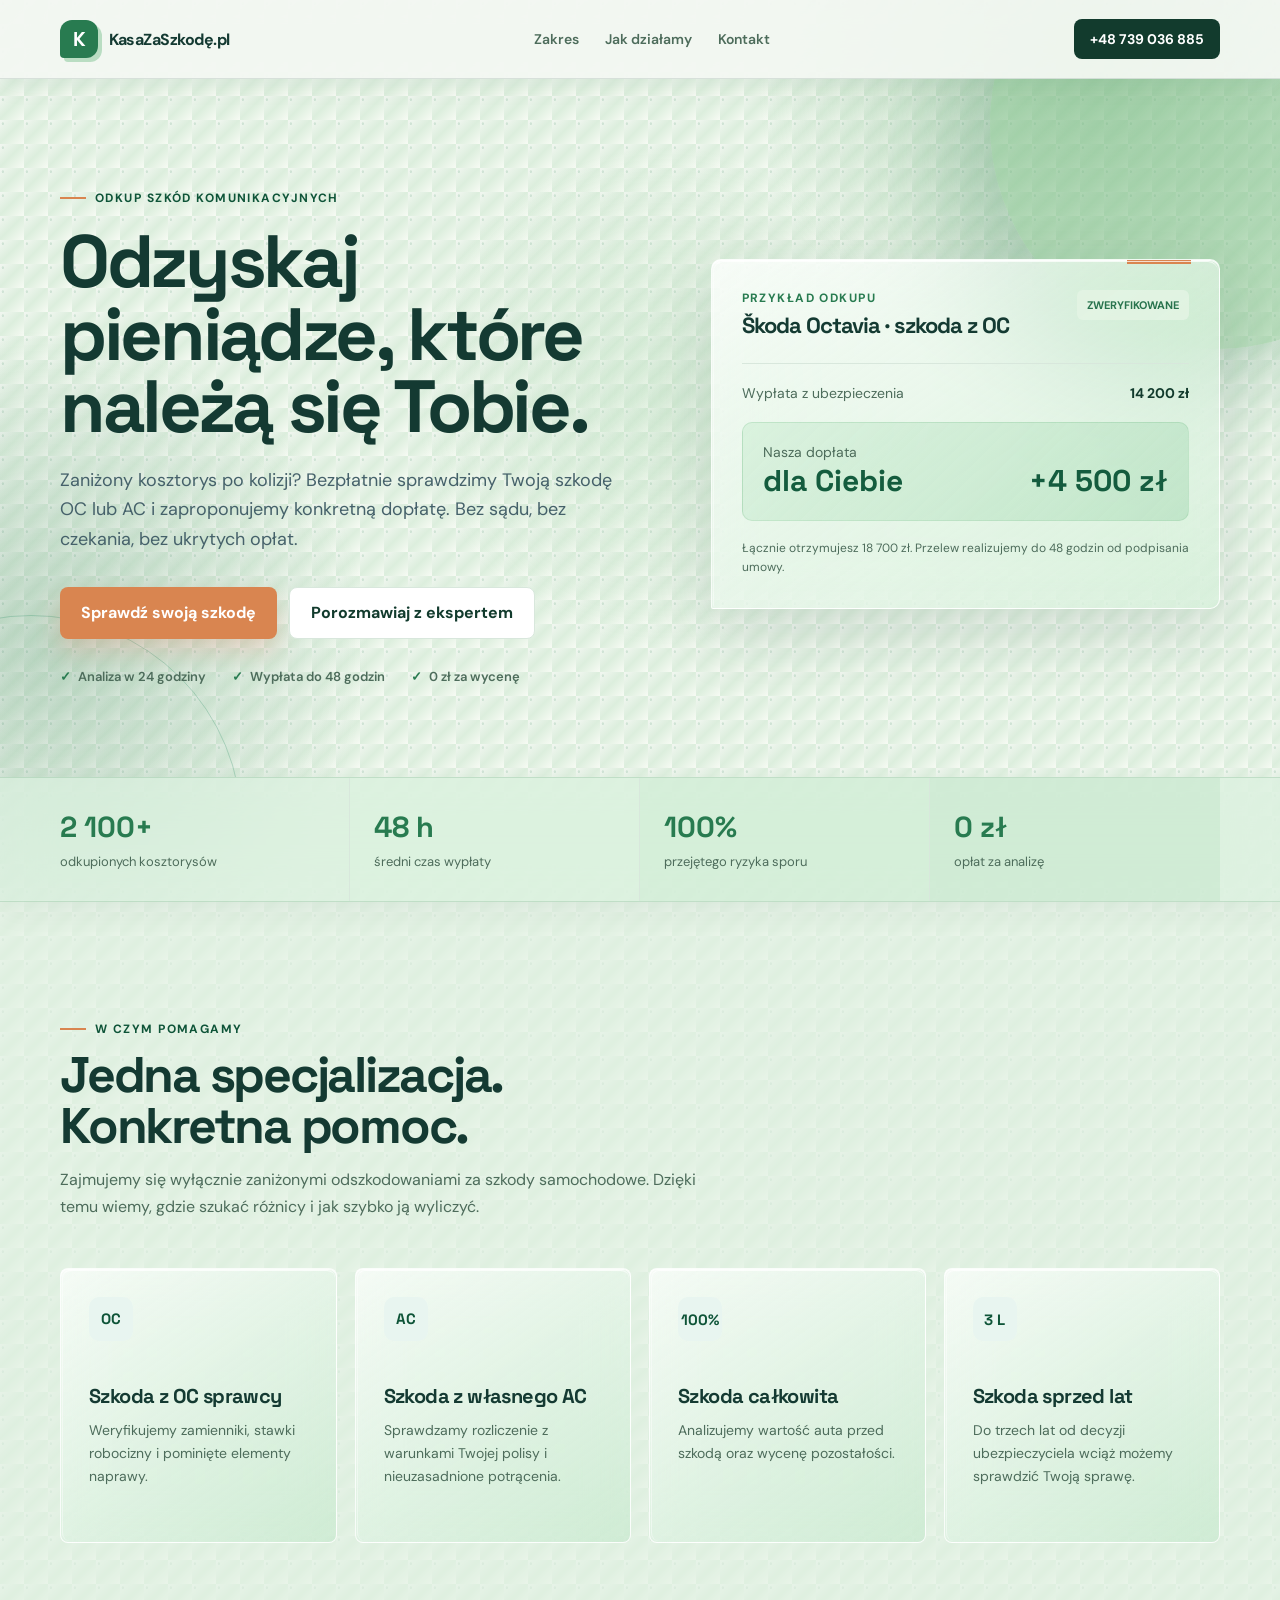
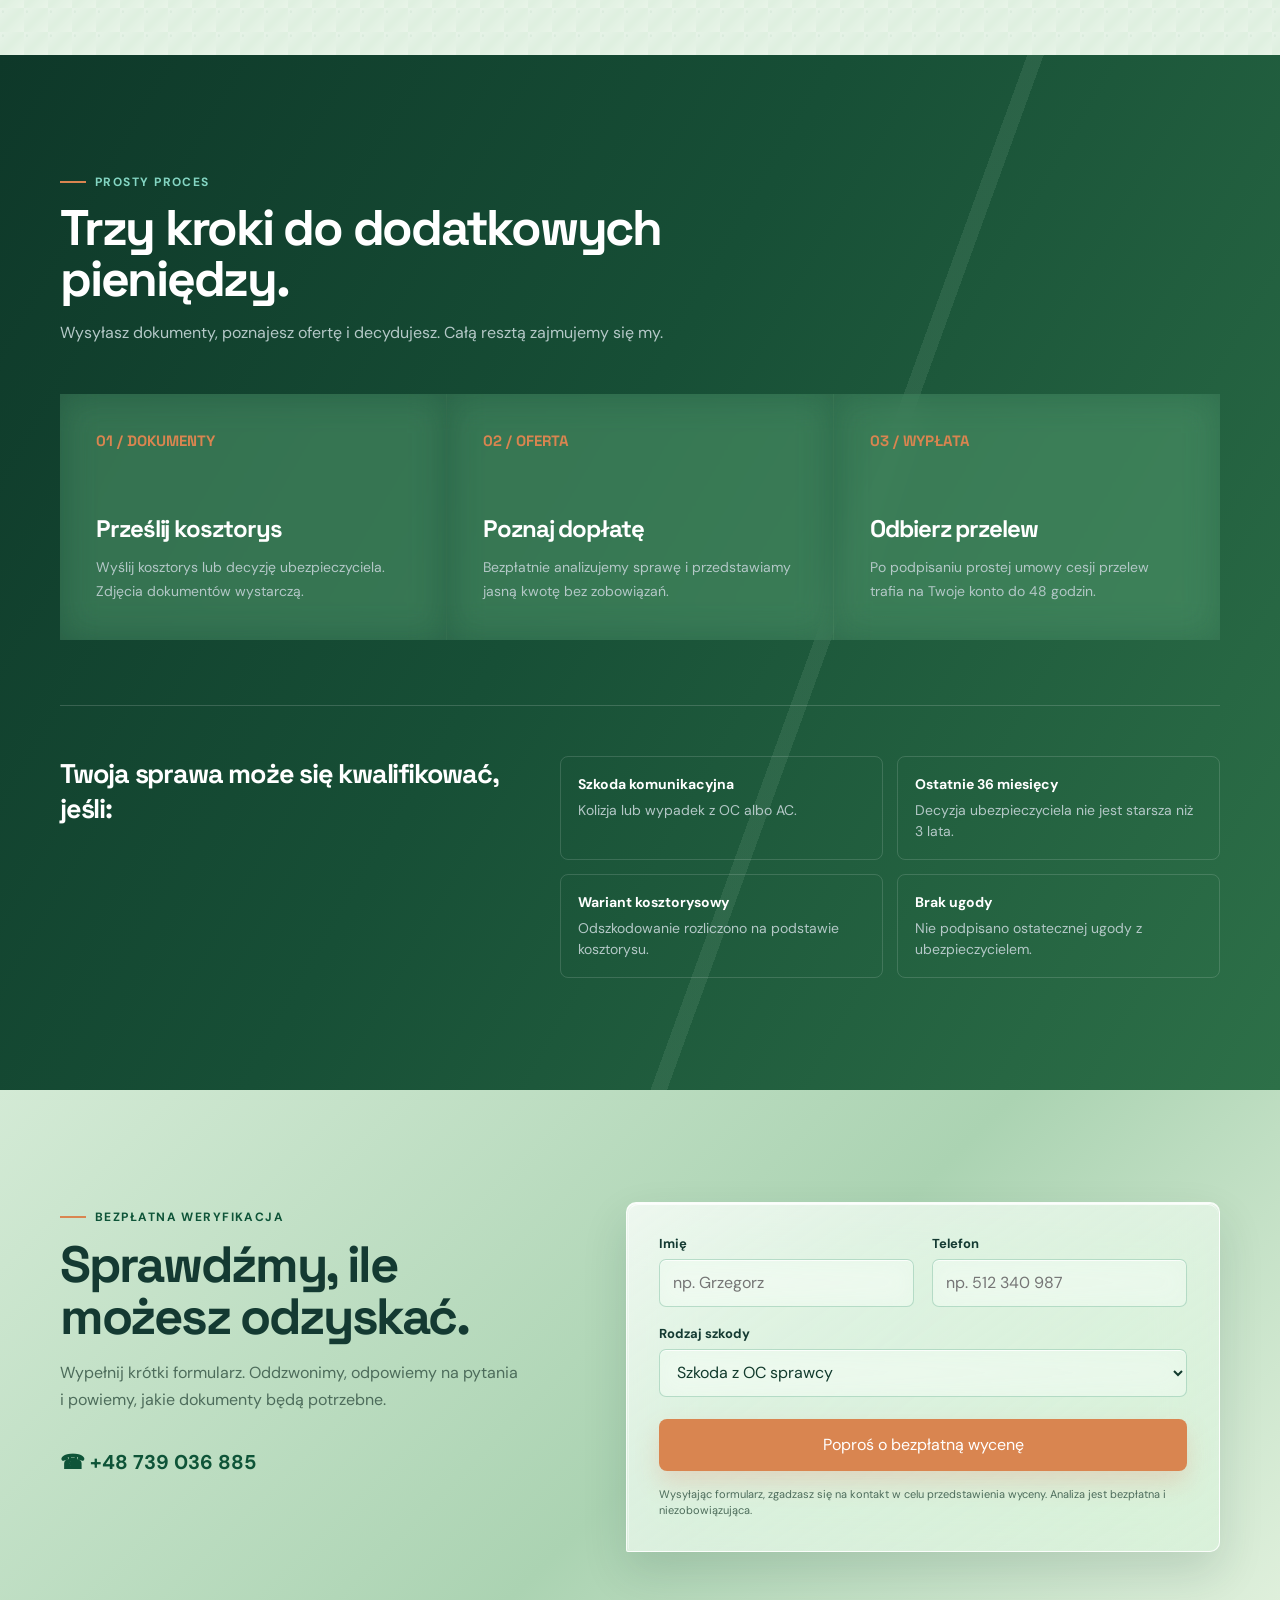
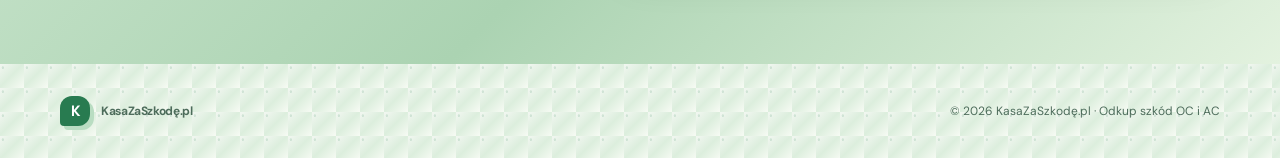
==== commit 30e3fafe: "Shift palette toward deep eco greens" ====
--- a/index.html
+++ b/index.html
@@ -29,10 +29,10 @@
     :root {
       --paper: #f4f8f3;
       --white: #ffffff;
-      --ink: #173b35;
-      --muted: #52736a;
-      --teal: #2f8f68;
-      --teal-dark: #176044;
+      --ink: #123b2d;
+      --muted: #4d6c5b;
+      --teal: #287b50;
+      --teal-dark: #0e5438;
       --coral: #d98550;
       --line: #d8e7dc;
       --shadow: 0 24px 70px rgba(23, 59, 53, .12);
@@ -41,7 +41,7 @@
 
     body {
       background: var(--paper);
-      background-image: radial-gradient(circle at 12% 15%, rgba(47, 143, 104, .12) 0 1px, transparent 1.5px), linear-gradient(135deg, #f4f8f3 0%, #e7f3e9 48%, #f8fbf6 100%);
+      background-image: radial-gradient(circle at 12% 15%, rgba(40, 123, 80, .14) 0 1px, transparent 1.5px), linear-gradient(135deg, #f2f7f1 0%, #dceedd 48%, #f7fbf4 100%);
       background-size: 24px 24px;
       color: #143a32;
     }
@@ -52,7 +52,7 @@
       inset: 0;
       z-index: -1;
       pointer-events: none;
-      background: radial-gradient(circle at 86% 8%, rgba(111, 188, 132, .3), transparent 25%), radial-gradient(circle at 4% 72%, rgba(42, 137, 91, .18), transparent 23%), radial-gradient(circle at 52% 44%, rgba(177, 224, 184, .14), transparent 30%);
+      background: radial-gradient(circle at 86% 8%, rgba(84, 157, 99, .32), transparent 25%), radial-gradient(circle at 4% 72%, rgba(25, 103, 63, .2), transparent 23%), radial-gradient(circle at 52% 44%, rgba(150, 205, 157, .18), transparent 30%);
     }
 
     .site-header {
@@ -94,8 +94,8 @@
     }
 
     .hero:before {
-      background: rgba(151, 213, 164, .4);
-      box-shadow: -40px 40px 90px rgba(47, 143, 104, .16);
+      background: rgba(126, 192, 137, .42);
+      box-shadow: -40px 40px 90px rgba(34, 116, 69, .2);
     }
 
     .hero-copy,
@@ -231,7 +231,7 @@
     .process-section {
       position: relative;
       overflow: hidden;
-      background: linear-gradient(120deg, #123e33, #1d5a43 45%, #3b8158);
+      background: linear-gradient(120deg, #0e3829, #174f36 45%, #2d7048);
     }
 
     .process-section:before {
@@ -270,7 +270,7 @@
     }
 
     .contact-section {
-      background: linear-gradient(135deg, #d7eddb, #b9dec3 55%, #e7f5e6);
+      background: linear-gradient(135deg, #d3ead5, #abd3b2 55%, #e3f2df);
     }
 
     .contact-card {
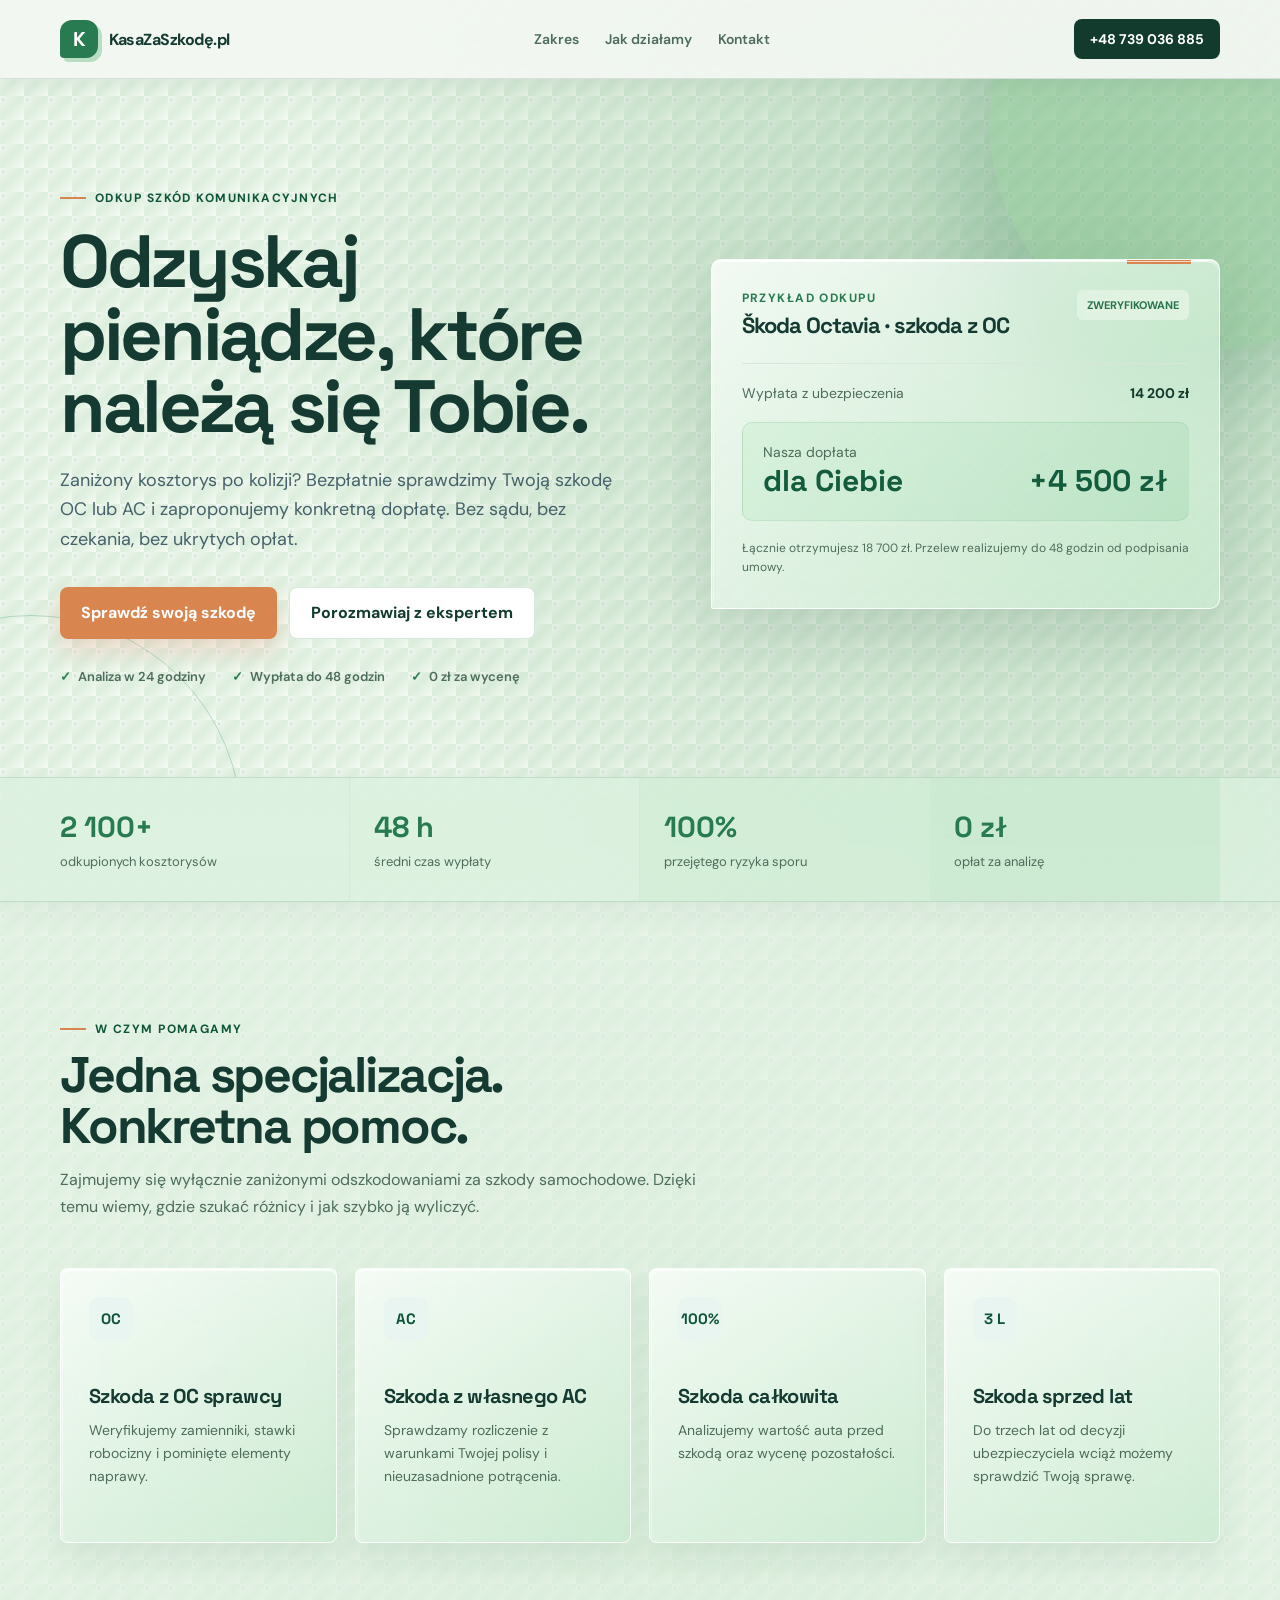
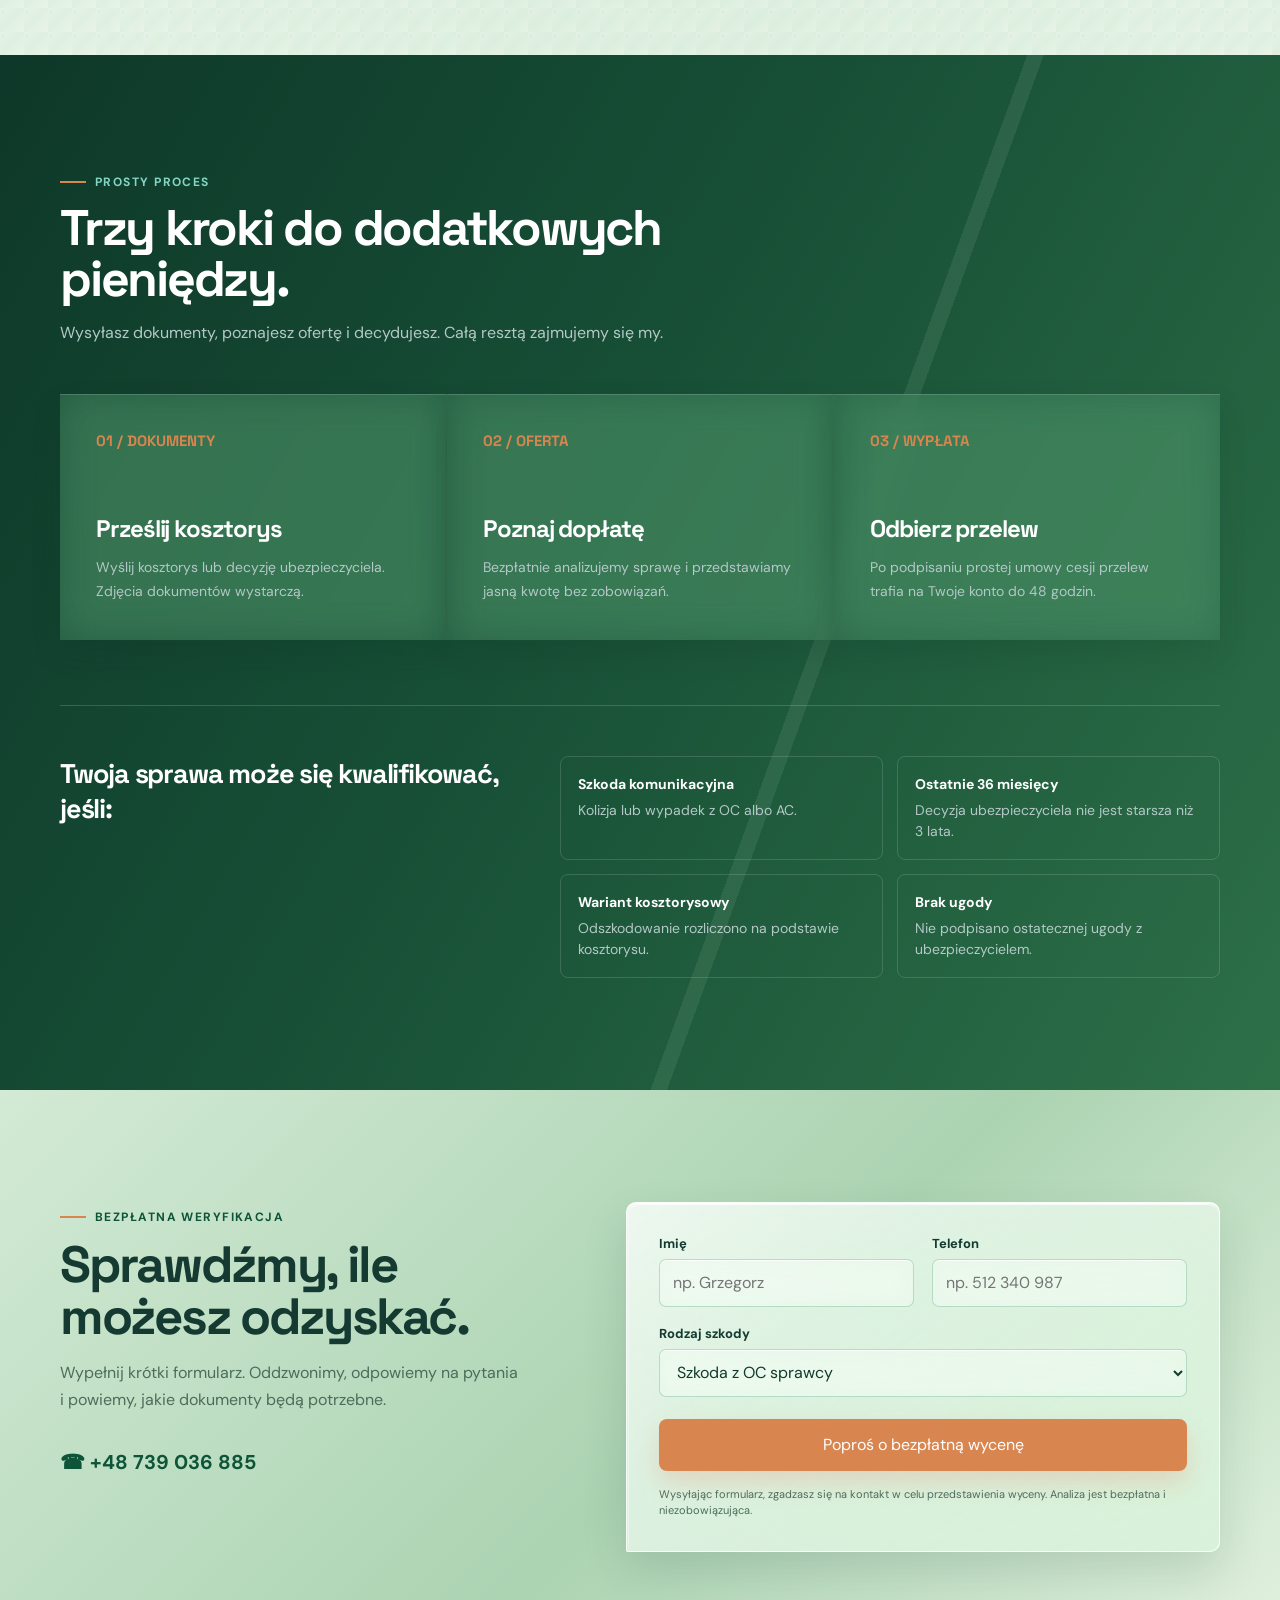
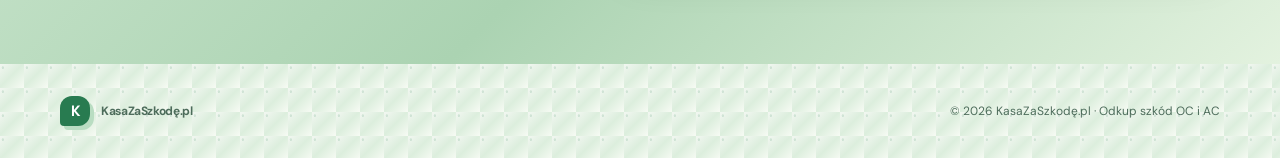
==== commit 1ea9c215: "Add smooth motion and visual depth" ====
--- a/index.html
+++ b/index.html
@@ -44,6 +44,7 @@
       background-image: radial-gradient(circle at 12% 15%, rgba(40, 123, 80, .14) 0 1px, transparent 1.5px), linear-gradient(135deg, #f2f7f1 0%, #dceedd 48%, #f7fbf4 100%);
       background-size: 24px 24px;
       color: #143a32;
+      perspective: 1200px;
     }
 
     body:after {
@@ -102,7 +103,12 @@
     .section-heading {
       position: relative;
       z-index: 1;
-    }
+      animation: rise-in .8s cubic-bezier(.2, .7, .2, 1) both;
+    }
+
+    .hero-copy > p { animation-delay: .08s; }
+    .hero-actions { animation: rise-in .8s .16s cubic-bezier(.2, .7, .2, 1) both; }
+    .trust-row { animation: rise-in .8s .24s cubic-bezier(.2, .7, .2, 1) both; }
 
     h1 {
       max-width: 650px;
@@ -131,6 +137,8 @@
       box-shadow: var(--shadow), inset 0 1px 0 rgba(255, 255, 255, .9);
       backdrop-filter: blur(28px) saturate(145%);
       -webkit-backdrop-filter: blur(28px) saturate(145%);
+      animation: float-card 7s ease-in-out infinite;
+      transform: translateZ(18px);
     }
 
     .offer-card:after,
@@ -216,12 +224,18 @@
       transition: transform .2s ease, border-color .2s ease, box-shadow .2s ease;
       position: relative;
       overflow: hidden;
-    }
+      box-shadow: 0 16px 32px rgba(20, 83, 52, .08), inset 0 1px 0 rgba(255, 255, 255, .82);
+      transform: translateZ(0);
+    }
+
+    .card:nth-child(2) { animation-delay: .08s; }
+    .card:nth-child(3) { animation-delay: .16s; }
+    .card:nth-child(4) { animation-delay: .24s; }
 
     .card:hover {
       border-color: #83bb91;
       box-shadow: 0 15px 35px rgba(23, 91, 62, .14), inset 0 1px 0 rgba(255, 255, 255, .95);
-      transform: translateY(-4px);
+      transform: translateY(-7px) translateZ(10px) rotateX(1deg);
     }
 
     .card h3 {
@@ -252,11 +266,14 @@
       background: rgba(20, 78, 58, .28);
       backdrop-filter: blur(18px) saturate(130%);
       -webkit-backdrop-filter: blur(18px) saturate(130%);
-      transition: background-color .2s ease;
+      box-shadow: inset 0 1px 0 rgba(255, 255, 255, .16), 0 14px 28px rgba(5, 46, 31, .12);
+      transition: background-color .35s ease, transform .35s ease, box-shadow .35s ease;
     }
 
     .step:hover {
       background: rgba(71, 142, 93, .42);
+      box-shadow: inset 0 1px 0 rgba(255, 255, 255, .22), 0 20px 35px rgba(5, 46, 31, .2);
+      transform: translateY(-4px);
     }
 
     .steps {
@@ -296,6 +313,25 @@
     input:hover,
     select:hover {
       border-color: #a8d3c8;
+    }
+
+    @keyframes rise-in {
+      from { opacity: 0; transform: translateY(18px); }
+      to { opacity: 1; transform: translateY(0); }
+    }
+
+    @keyframes float-card {
+      0%, 100% { transform: translateZ(18px) translateY(0) rotateX(0deg); }
+      50% { transform: translateZ(18px) translateY(-8px) rotateX(.6deg); }
+    }
+
+    @media (prefers-reduced-motion: reduce) {
+      *, *::before, *::after {
+        animation-duration: .01ms !important;
+        animation-iteration-count: 1 !important;
+        scroll-behavior: auto !important;
+        transition-duration: .01ms !important;
+      }
     }
 
     @media (max-width: 650px) {
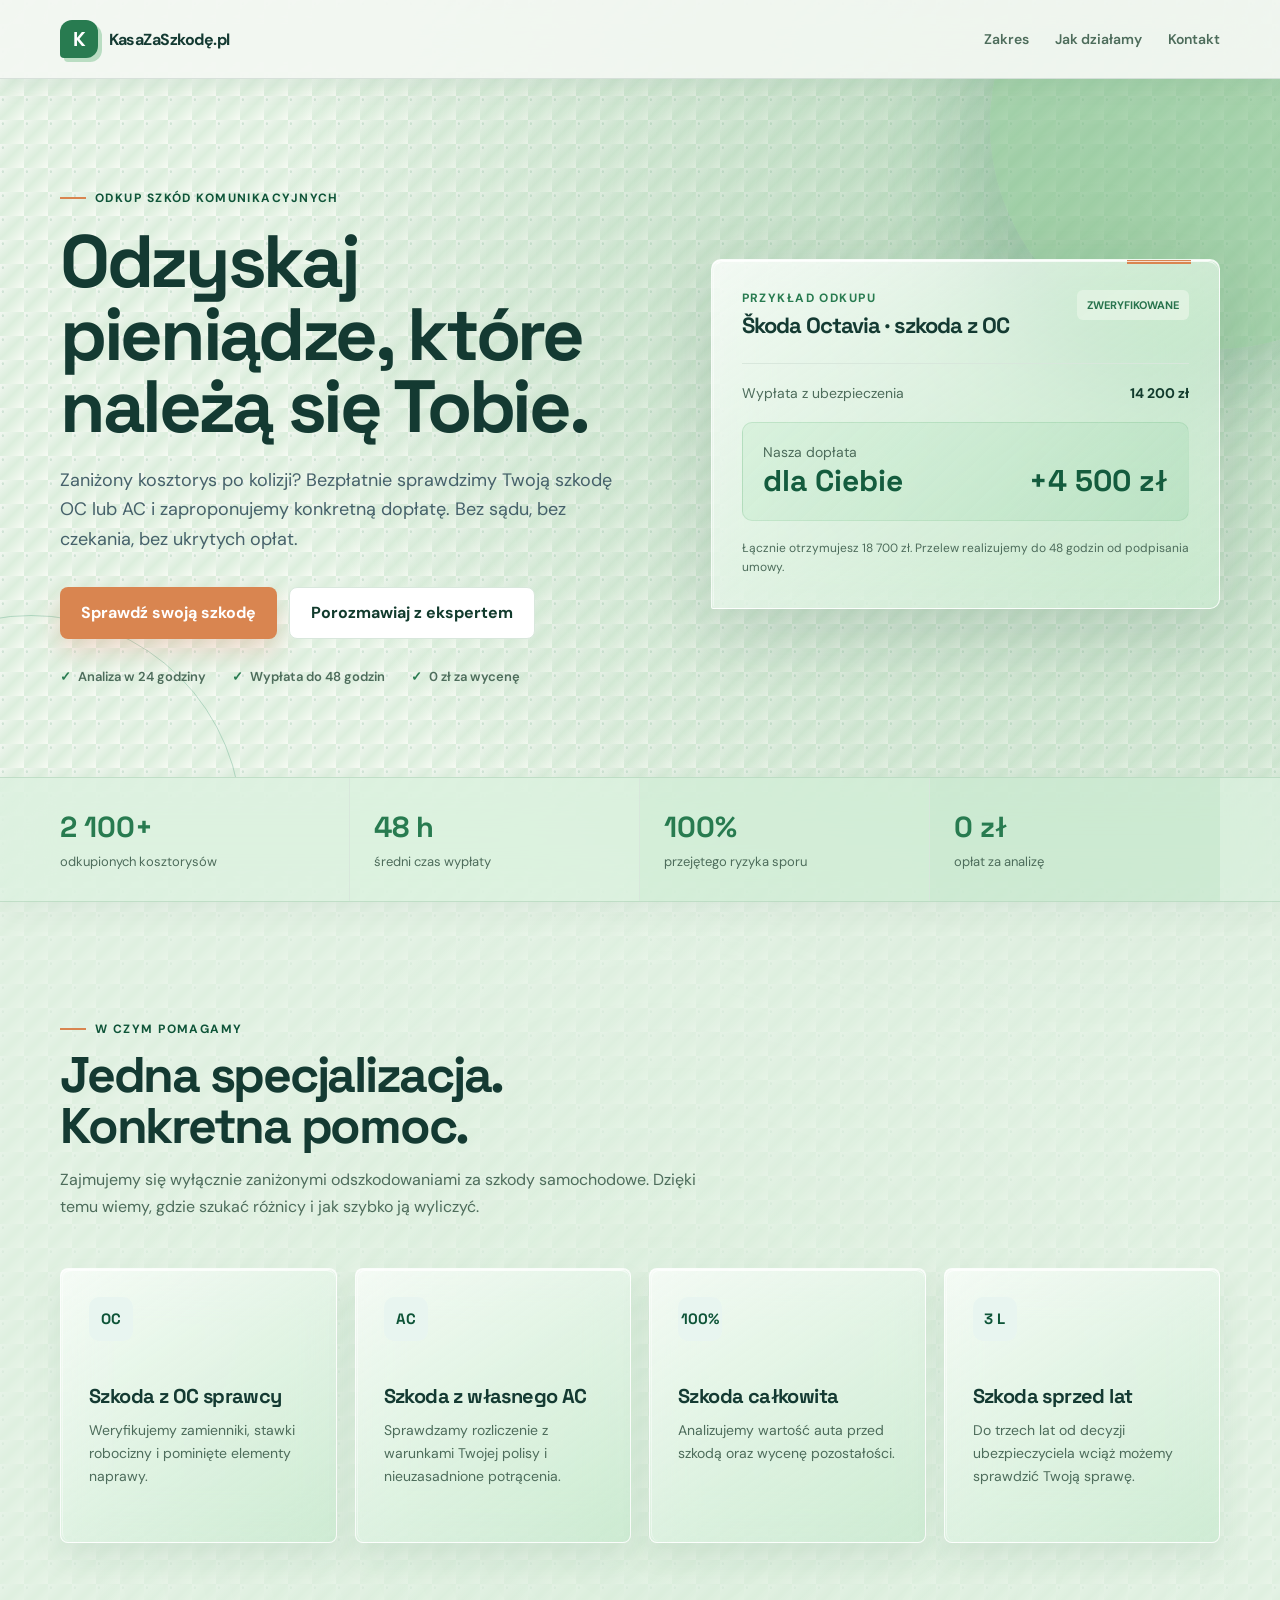
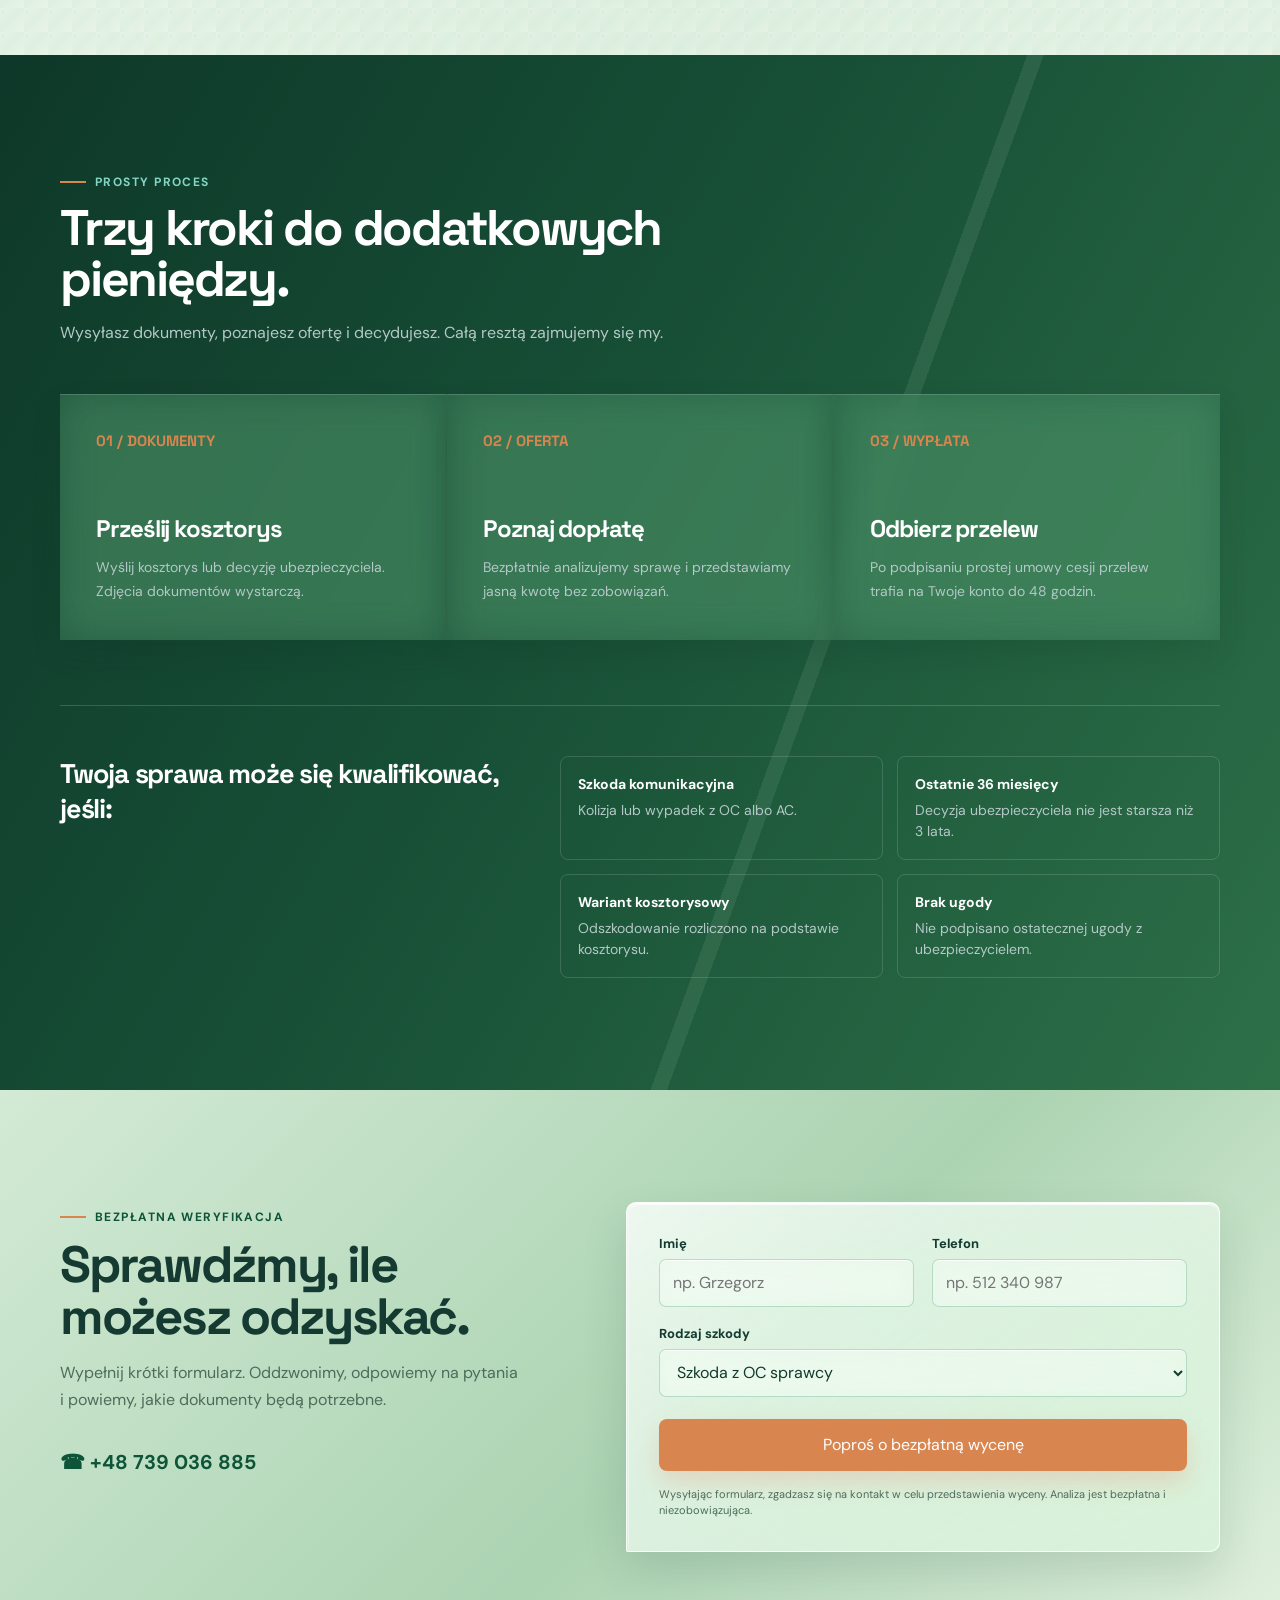
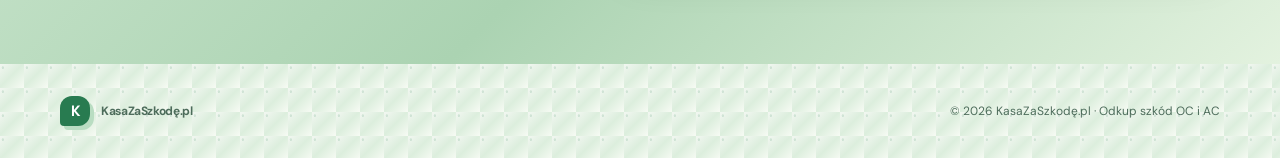
==== commit 9849a1f4: "Simplify header contact actions" ====
--- a/index.html
+++ b/index.html
@@ -360,7 +360,7 @@
 </head>
 <body>
   <a class="skip-link" href="#main-content">Przejdź do treści</a>
-  <header class="site-header"><div class="container header-inner"><a href="#start" class="brand"><span class="brand-mark">K</span><span>KasaZaSzkodę.pl</span></a><nav class="nav" aria-label="Główna nawigacja"><a href="#zakres">Zakres</a><a href="#proces">Jak działamy</a><a href="#kontakt">Kontakt</a></nav><a class="header-phone" href="tel:+48739036885">+48 739 036 885</a></div></header>
+  <header class="site-header"><div class="container header-inner"><a href="#start" class="brand"><span class="brand-mark">K</span><span>KasaZaSzkodę.pl</span></a><nav class="nav" aria-label="Główna nawigacja"><a href="#zakres">Zakres</a><a href="#proces">Jak działamy</a><a href="#kontakt">Kontakt</a></nav></div></header>
   <main id="main-content">
     <section id="start" class="hero"><div class="container hero-grid"><div class="hero-copy"><span class="eyebrow">Odkup szkód komunikacyjnych</span><h1>Odzyskaj pieniądze, które należą się Tobie.</h1><p>Zaniżony kosztorys po kolizji? Bezpłatnie sprawdzimy Twoją szkodę OC lub AC i zaproponujemy konkretną dopłatę. Bez sądu, bez czekania, bez ukrytych opłat.</p><div class="hero-actions"><a class="button button-primary" href="#kontakt">Sprawdź swoją szkodę</a><a class="button button-quiet" href="tel:+48739036885">Porozmawiaj z ekspertem</a></div><div class="trust-row"><span>Analiza w 24 godziny</span><span>Wypłata do 48 godzin</span><span>0 zł za wycenę</span></div></div><aside class="offer-card"><div class="offer-top"><div><p class="offer-label">Przykład odkupu</p><h2 class="offer-title">Škoda Octavia · szkoda z OC</h2></div><span class="offer-stamp">ZWERYFIKOWANE</span></div><div class="offer-row"><span>Wypłata z ubezpieczenia</span><strong>14 200 zł</strong></div><div class="offer-result"><span>Nasza dopłata<br><strong>dla Ciebie</strong></span><strong>+4 500 zł</strong></div><p class="offer-note">Łącznie otrzymujesz 18 700 zł. Przelew realizujemy do 48 godzin od podpisania umowy.</p></aside></div></section>
     <section class="stats"><div class="container stats-grid"><div class="stat"><strong>2 100+</strong><span>odkupionych kosztorysów</span></div><div class="stat"><strong>48 h</strong><span>średni czas wypłaty</span></div><div class="stat"><strong>100%</strong><span>przejętego ryzyka sporu</span></div><div class="stat"><strong>0 zł</strong><span>opłat za analizę</span></div></div></section>
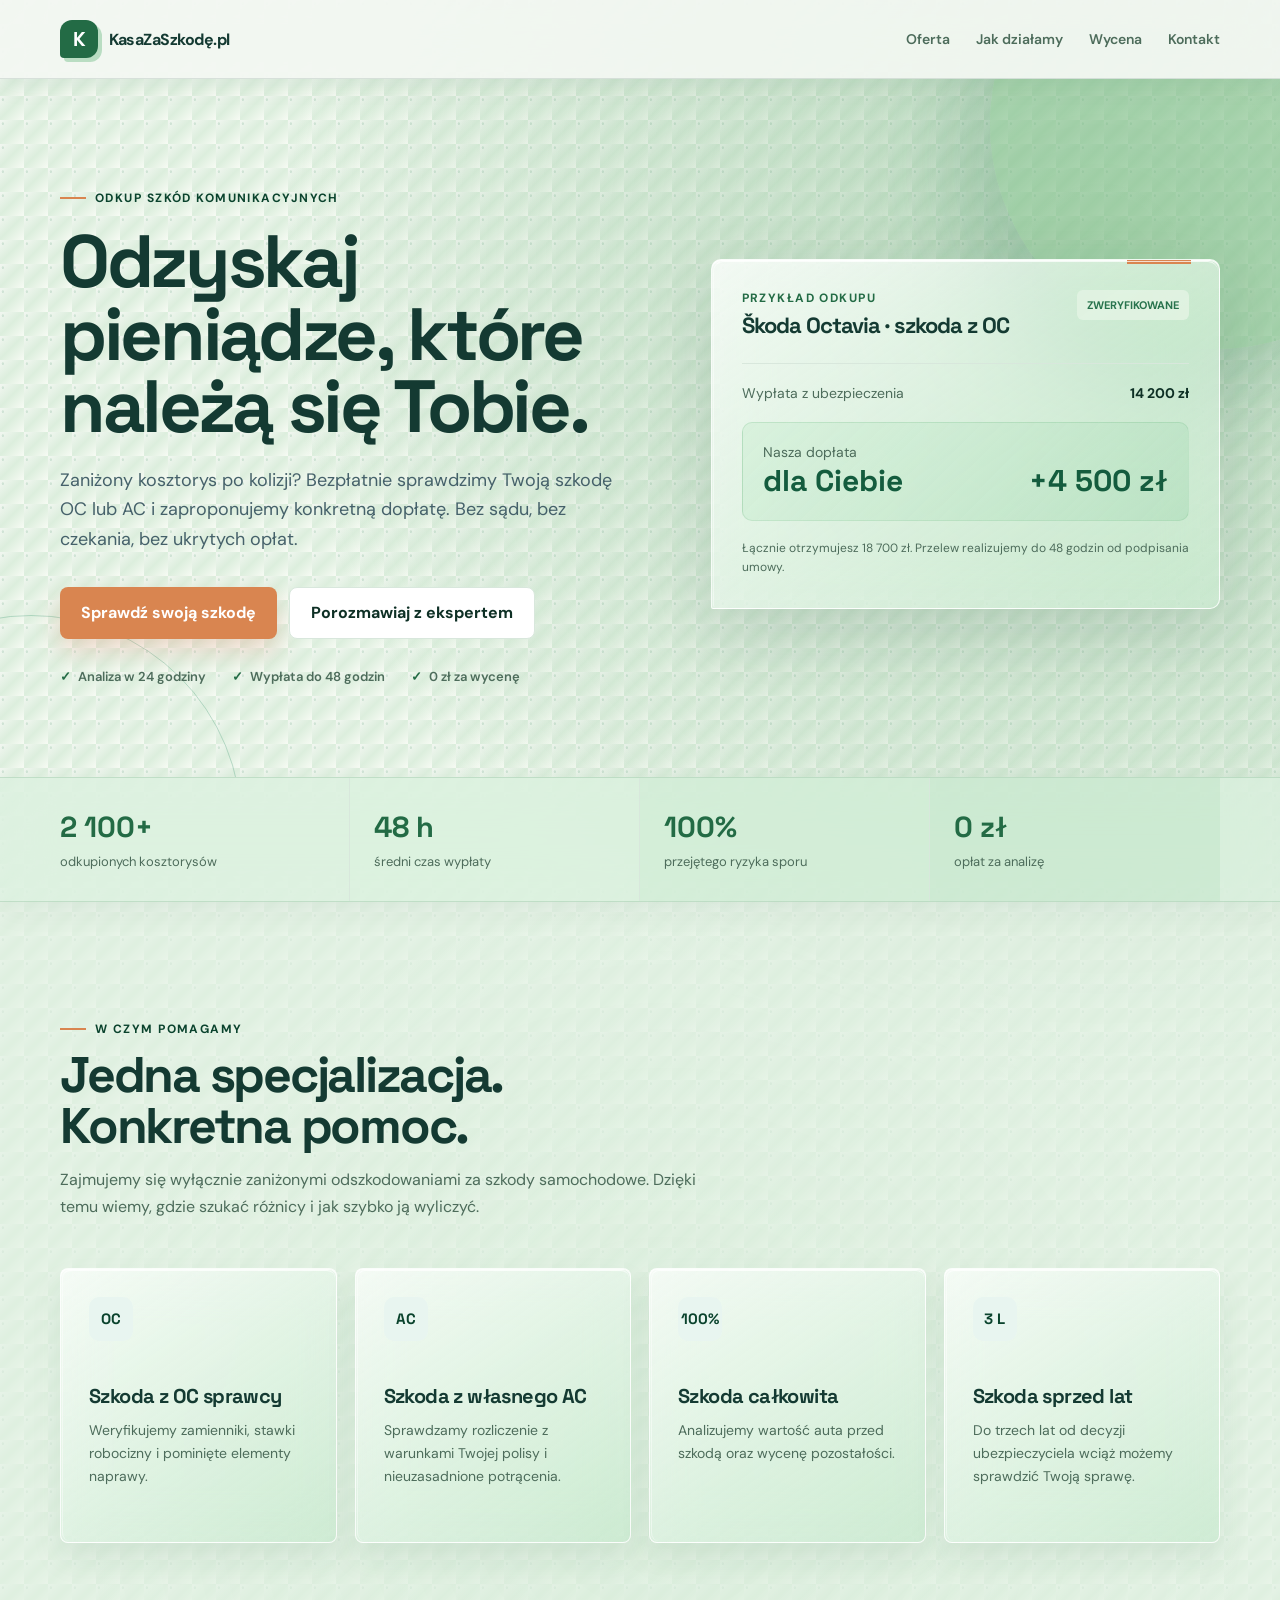
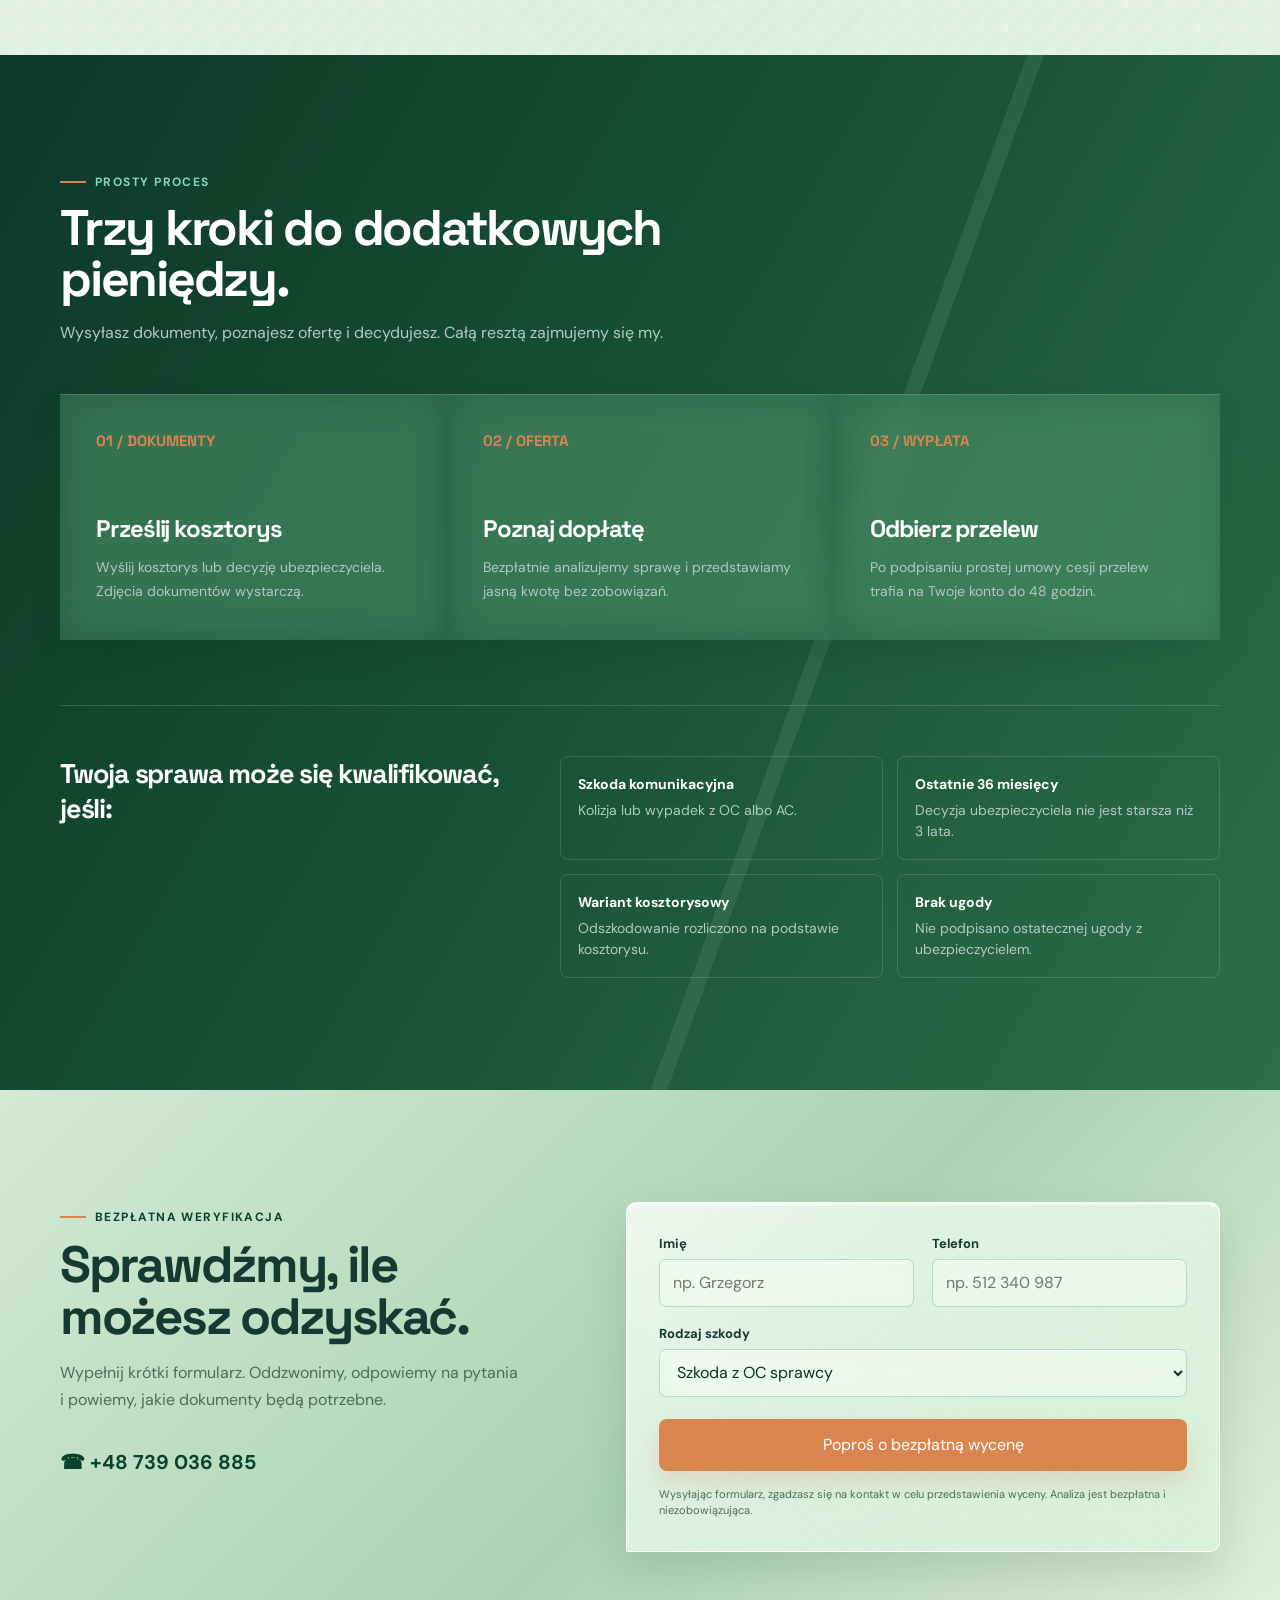
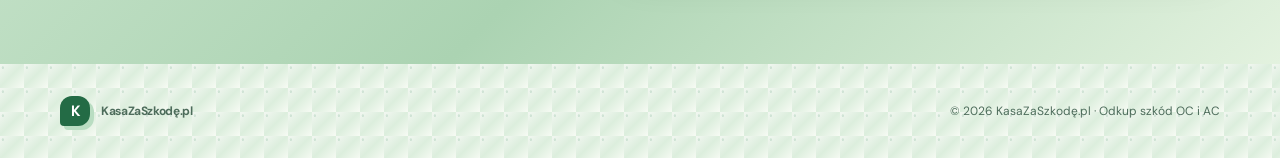
==== commit 3c48cd05: "Improve navigation and smooth eco motion" ====
--- a/index.html
+++ b/index.html
@@ -4,7 +4,7 @@
   <meta charset="UTF-8">
   <meta name="viewport" content="width=device-width, initial-scale=1.0">
   <meta name="description" content="Odkup zaniżonych szkód komunikacyjnych OC i AC. Bezpłatna analiza kosztorysu i szybka wypłata.">
-  <meta name="theme-color" content="#102c3b">
+  <meta name="theme-color" content="#123b2d">
   <meta property="og:type" content="website">
   <meta property="og:title" content="KasaZaSzkodę.pl | Odzyskaj to, co Ci się należy">
   <meta property="og:description" content="Bezpłatna analiza zaniżonego odszkodowania OC lub AC i szybka dopłata.">
@@ -29,10 +29,10 @@
     :root {
       --paper: #f4f8f3;
       --white: #ffffff;
-      --ink: #123b2d;
+      --ink: #0e3025;
       --muted: #4d6c5b;
-      --teal: #287b50;
-      --teal-dark: #0e5438;
+      --teal: #236b45;
+      --teal-dark: #0a432d;
       --coral: #d98550;
       --line: #d8e7dc;
       --shadow: 0 24px 70px rgba(23, 59, 53, .12);
@@ -66,6 +66,35 @@
 
     .brand-mark {
       box-shadow: 4px 4px 0 #b9ddc2;
+      transition: transform .35s cubic-bezier(.2, .7, .2, 1), box-shadow .35s ease;
+    }
+
+    .brand:hover .brand-mark {
+      transform: rotate(-5deg) translateY(-2px);
+      box-shadow: 5px 6px 0 #9bcba8;
+    }
+
+    .nav a {
+      position: relative;
+      padding: 10px 0;
+      transition: color .3s ease;
+    }
+
+    .nav a:after {
+      content: "";
+      position: absolute;
+      left: 0;
+      right: 100%;
+      bottom: 3px;
+      height: 2px;
+      border-radius: 2px;
+      background: var(--teal);
+      transition: right .35s cubic-bezier(.2, .7, .2, 1);
+    }
+
+    .nav a:hover:after,
+    .nav a:focus-visible:after {
+      right: 0;
     }
 
     .header-phone,
@@ -106,6 +135,16 @@
       animation: rise-in .8s cubic-bezier(.2, .7, .2, 1) both;
     }
 
+    .stats,
+    .card,
+    .step,
+    .contact-card {
+      animation: rise-in .75s .12s cubic-bezier(.2, .7, .2, 1) both;
+    }
+
+    .stats { animation-delay: .08s; }
+    .contact-card { animation-delay: .2s; }
+
     .hero-copy > p { animation-delay: .08s; }
     .hero-actions { animation: rise-in .8s .16s cubic-bezier(.2, .7, .2, 1) both; }
     .trust-row { animation: rise-in .8s .24s cubic-bezier(.2, .7, .2, 1) both; }
@@ -122,6 +161,10 @@
     .button-primary:hover {
       background: #d85e45;
       box-shadow: 0 16px 30px rgba(229, 107, 80, .28);
+    }
+
+    .button {
+      transition: transform .35s cubic-bezier(.2, .7, .2, 1), box-shadow .35s ease, background-color .35s ease, border-color .35s ease;
     }
 
     .button-quiet:hover {
@@ -198,6 +241,7 @@
 
     .section {
       padding: 112px 0;
+      scroll-margin-top: 86px;
     }
 
     #zakres {
@@ -360,7 +404,7 @@
 </head>
 <body>
   <a class="skip-link" href="#main-content">Przejdź do treści</a>
-  <header class="site-header"><div class="container header-inner"><a href="#start" class="brand"><span class="brand-mark">K</span><span>KasaZaSzkodę.pl</span></a><nav class="nav" aria-label="Główna nawigacja"><a href="#zakres">Zakres</a><a href="#proces">Jak działamy</a><a href="#kontakt">Kontakt</a></nav></div></header>
+  <header class="site-header"><div class="container header-inner"><a href="#start" class="brand"><span class="brand-mark">K</span><span>KasaZaSzkodę.pl</span></a><nav class="nav" aria-label="Główna nawigacja"><a href="#zakres">Oferta</a><a href="#proces">Jak działamy</a><a href="#kontakt">Wycena</a><a href="#kontakt">Kontakt</a></nav></div></header>
   <main id="main-content">
     <section id="start" class="hero"><div class="container hero-grid"><div class="hero-copy"><span class="eyebrow">Odkup szkód komunikacyjnych</span><h1>Odzyskaj pieniądze, które należą się Tobie.</h1><p>Zaniżony kosztorys po kolizji? Bezpłatnie sprawdzimy Twoją szkodę OC lub AC i zaproponujemy konkretną dopłatę. Bez sądu, bez czekania, bez ukrytych opłat.</p><div class="hero-actions"><a class="button button-primary" href="#kontakt">Sprawdź swoją szkodę</a><a class="button button-quiet" href="tel:+48739036885">Porozmawiaj z ekspertem</a></div><div class="trust-row"><span>Analiza w 24 godziny</span><span>Wypłata do 48 godzin</span><span>0 zł za wycenę</span></div></div><aside class="offer-card"><div class="offer-top"><div><p class="offer-label">Przykład odkupu</p><h2 class="offer-title">Škoda Octavia · szkoda z OC</h2></div><span class="offer-stamp">ZWERYFIKOWANE</span></div><div class="offer-row"><span>Wypłata z ubezpieczenia</span><strong>14 200 zł</strong></div><div class="offer-result"><span>Nasza dopłata<br><strong>dla Ciebie</strong></span><strong>+4 500 zł</strong></div><p class="offer-note">Łącznie otrzymujesz 18 700 zł. Przelew realizujemy do 48 godzin od podpisania umowy.</p></aside></div></section>
     <section class="stats"><div class="container stats-grid"><div class="stat"><strong>2 100+</strong><span>odkupionych kosztorysów</span></div><div class="stat"><strong>48 h</strong><span>średni czas wypłaty</span></div><div class="stat"><strong>100%</strong><span>przejętego ryzyka sporu</span></div><div class="stat"><strong>0 zł</strong><span>opłat za analizę</span></div></div></section>
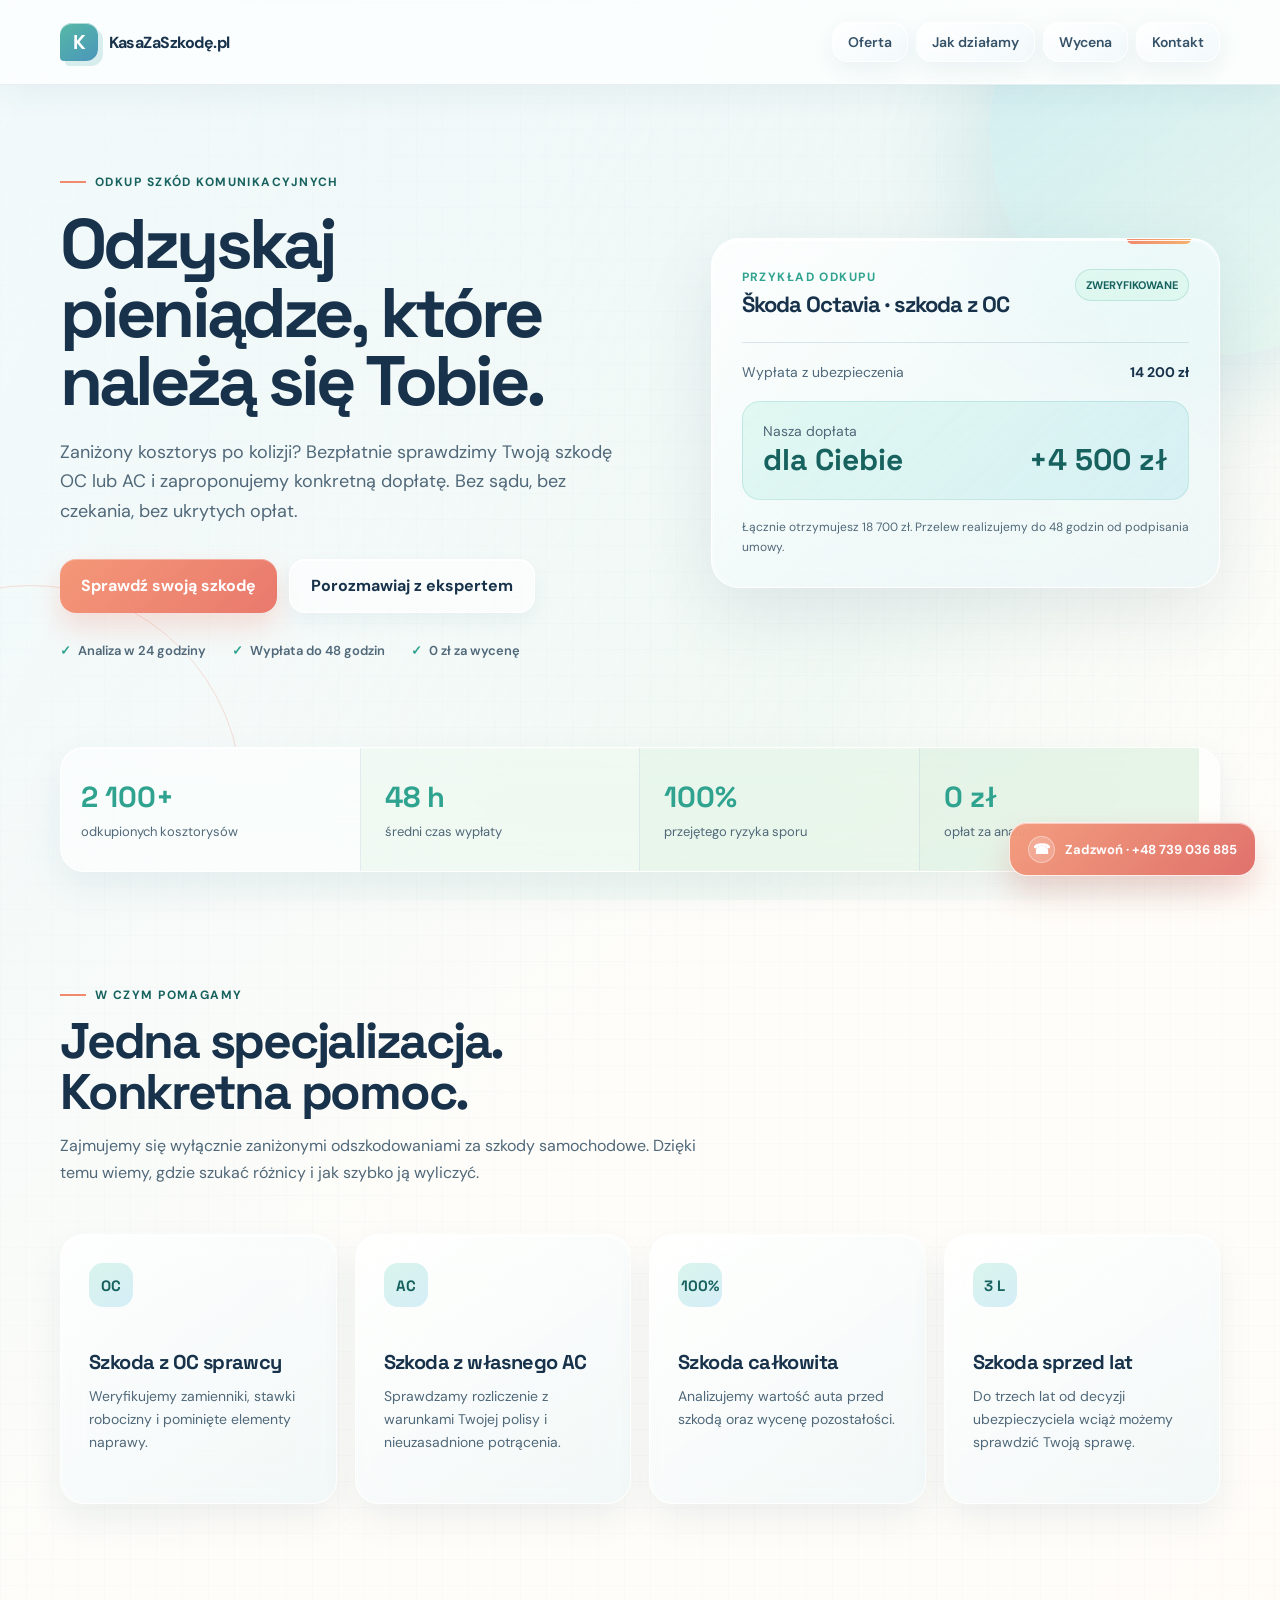
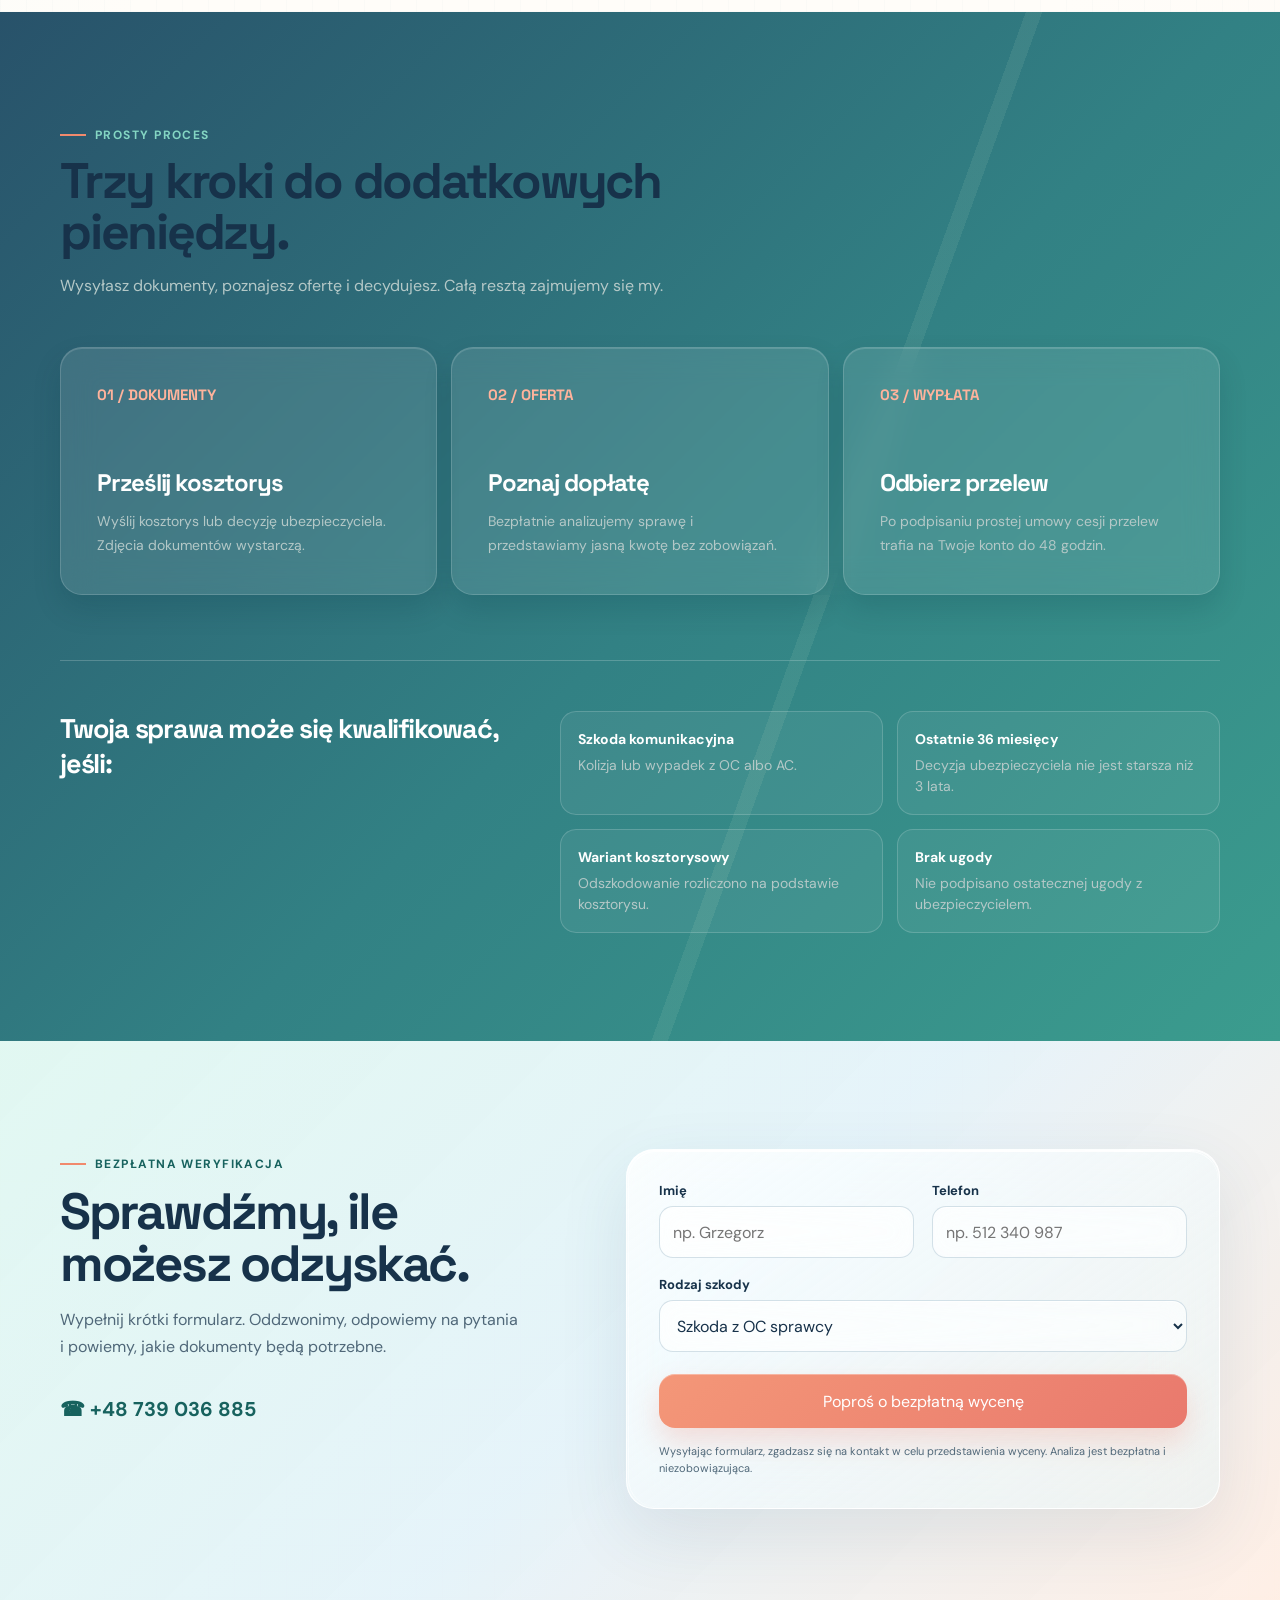
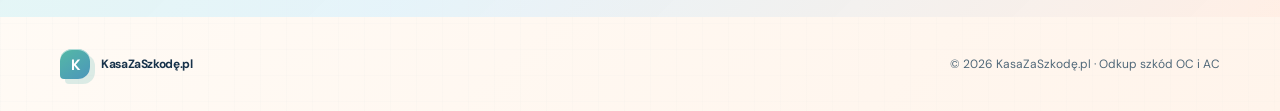
==== commit 54e5460f: "Refresh glass visual design and phone CTA" ====
--- a/index.html
+++ b/index.html
@@ -76,25 +76,27 @@
 
     .nav a {
       position: relative;
-      padding: 10px 0;
-      transition: color .3s ease;
+      padding: 10px 15px;
+      border: 1px solid rgba(255, 255, 255, .72);
+      border-radius: 14px;
+      background: linear-gradient(145deg, rgba(255, 255, 255, .7), rgba(214, 239, 219, .42));
+      box-shadow: inset 0 1px 0 rgba(255, 255, 255, .8), 0 7px 18px rgba(23, 91, 62, .07);
+      backdrop-filter: blur(16px) saturate(135%);
+      -webkit-backdrop-filter: blur(16px) saturate(135%);
+      transition: color .3s ease, transform .3s ease, border-color .3s ease, background-color .3s ease, box-shadow .3s ease;
     }
 
     .nav a:after {
-      content: "";
-      position: absolute;
-      left: 0;
-      right: 100%;
-      bottom: 3px;
-      height: 2px;
-      border-radius: 2px;
-      background: var(--teal);
-      transition: right .35s cubic-bezier(.2, .7, .2, 1);
-    }
-
-    .nav a:hover:after,
-    .nav a:focus-visible:after {
-      right: 0;
+      display: none;
+    }
+
+    .nav a:hover,
+    .nav a:focus-visible {
+      color: var(--teal-dark);
+      border-color: rgba(131, 187, 145, .72);
+      background: linear-gradient(145deg, rgba(255, 255, 255, .9), rgba(195, 231, 201, .7));
+      box-shadow: inset 0 1px 0 rgba(255, 255, 255, .95), 0 11px 24px rgba(23, 91, 62, .14);
+      transform: translateY(-2px);
     }
 
     .header-phone,
@@ -401,6 +403,382 @@
       }
     }
   </style>
+  <style>
+    :root {
+      --ink: #17324a;
+      --muted: #506879;
+      --paper: #fffdf9;
+      --white: #ffffff;
+      --teal: #2fa38f;
+      --teal-dark: #17625e;
+      --coral: #f18a6d;
+      --line: rgba(143, 172, 188, .3);
+      --shadow: 0 24px 70px rgba(41, 85, 111, .11);
+      --glass-edge: rgba(255, 255, 255, .88);
+    }
+
+    body {
+      background-color: var(--paper);
+      background-image: linear-gradient(135deg, rgba(225, 244, 249, .72), transparent 38%), linear-gradient(315deg, rgba(255, 237, 224, .56), transparent 42%), repeating-linear-gradient(0deg, rgba(106, 151, 176, .028) 0 1px, transparent 1px 26px), repeating-linear-gradient(90deg, rgba(106, 151, 176, .028) 0 1px, transparent 1px 26px);
+      background-size: auto, auto, 26px 26px, 26px 26px;
+      color: var(--ink);
+      perspective: none;
+    }
+
+    body:after {
+      background: linear-gradient(115deg, rgba(255, 255, 255, .38), transparent 32%, rgba(164, 226, 215, .12) 68%, transparent);
+    }
+
+    .site-header {
+      background: rgba(255, 255, 255, .72);
+      border-bottom-color: rgba(126, 163, 184, .16);
+      box-shadow: 0 10px 30px rgba(41, 85, 111, .06), inset 0 -1px 0 rgba(255, 255, 255, .84);
+      backdrop-filter: blur(30px) saturate(155%);
+      -webkit-backdrop-filter: blur(30px) saturate(155%);
+    }
+
+    .header-inner {
+      min-height: 84px;
+    }
+
+    .brand {
+      color: var(--ink);
+    }
+
+    .brand-mark {
+      background: linear-gradient(145deg, #55b9a5, #4b96bb);
+      box-shadow: 5px 5px 0 rgba(92, 184, 179, .22), inset 0 1px 0 rgba(255, 255, 255, .55);
+    }
+
+    .nav {
+      gap: 8px;
+      color: var(--ink);
+    }
+
+    .nav a {
+      border-color: rgba(255, 255, 255, .82);
+      border-radius: 16px;
+      background: linear-gradient(145deg, rgba(255, 255, 255, .84), rgba(232, 244, 248, .5));
+      box-shadow: inset 0 1px 0 rgba(255, 255, 255, .9), 0 8px 22px rgba(41, 85, 111, .07);
+      color: #355269;
+    }
+
+    .nav a:hover,
+    .nav a:focus-visible {
+      border-color: rgba(35, 143, 131, .48);
+      background: linear-gradient(145deg, rgba(255, 255, 255, .98), rgba(215, 243, 237, .82));
+      color: var(--teal-dark);
+      box-shadow: inset 0 1px 0 rgba(255, 255, 255, .98), 0 12px 26px rgba(35, 143, 131, .16);
+    }
+
+    .hero {
+      padding: 82px 0 88px;
+    }
+
+    .hero:before {
+      background: linear-gradient(145deg, rgba(185, 229, 239, .56), rgba(211, 243, 229, .42));
+      box-shadow: -30px 36px 90px rgba(83, 169, 185, .16);
+    }
+
+    .hero:after {
+      border-color: rgba(240, 120, 97, .23);
+    }
+
+    .eyebrow {
+      color: var(--teal-dark);
+    }
+
+    h1 {
+      color: #17324a;
+      font-size: clamp(42px, 5.8vw, 70px);
+      letter-spacing: -.055em;
+    }
+
+    .hero-copy > p,
+    .section-heading p {
+      color: var(--muted);
+    }
+
+    .button {
+      min-height: 54px;
+      border-radius: 16px;
+    }
+
+    .button-primary {
+      background: linear-gradient(135deg, #f49778, #e9796d);
+      box-shadow: 0 14px 28px rgba(240, 120, 97, .22), inset 0 1px 0 rgba(255, 255, 255, .32);
+    }
+
+    .button-primary:hover {
+      background: linear-gradient(135deg, #eb7d67, #dc6763);
+      box-shadow: 0 18px 34px rgba(240, 120, 97, .3), inset 0 1px 0 rgba(255, 255, 255, .38);
+    }
+
+    .button-quiet {
+      border-color: rgba(255, 255, 255, .9);
+      background: rgba(255, 255, 255, .58);
+      box-shadow: inset 0 1px 0 rgba(255, 255, 255, .85), 0 8px 20px rgba(41, 85, 111, .06);
+      backdrop-filter: blur(16px);
+      -webkit-backdrop-filter: blur(16px);
+    }
+
+    .trust-row span:before {
+      color: var(--teal);
+    }
+
+    .offer-card,
+    .contact-card {
+      border: 1px solid var(--glass-edge);
+      border-radius: 28px;
+      background: linear-gradient(145deg, rgba(255, 255, 255, .82), rgba(229, 244, 247, .54));
+      box-shadow: var(--shadow), inset 0 1px 0 rgba(255, 255, 255, .94);
+      backdrop-filter: blur(30px) saturate(150%);
+      -webkit-backdrop-filter: blur(30px) saturate(150%);
+    }
+
+    .offer-card:after,
+    .contact-card:after,
+    .card:after {
+      border-top-color: rgba(255, 255, 255, .9);
+      border-left-color: rgba(255, 255, 255, .56);
+    }
+
+    .offer-card:before {
+      height: 5px;
+      border-radius: 0 0 5px 5px;
+      background: linear-gradient(90deg, var(--coral), #f5b16f);
+    }
+
+    .offer-stamp {
+      border: 1px solid rgba(35, 143, 131, .18);
+      border-radius: 999px;
+      background: rgba(218, 246, 238, .78);
+      color: var(--teal-dark);
+    }
+
+    .offer-result {
+      border-color: rgba(91, 187, 176, .22);
+      border-radius: 18px;
+      background: linear-gradient(135deg, rgba(220, 247, 239, .84), rgba(201, 234, 241, .66));
+    }
+
+    .offer-result strong {
+      color: var(--teal-dark);
+    }
+
+    .stats {
+      width: min(1160px, calc(100% - 40px));
+      margin: 0 auto;
+      border: 1px solid rgba(255, 255, 255, .8);
+      border-radius: 24px;
+      background: rgba(255, 255, 255, .5);
+      box-shadow: 0 16px 38px rgba(41, 85, 111, .08), inset 0 1px 0 rgba(255, 255, 255, .86);
+      backdrop-filter: blur(22px) saturate(140%);
+      -webkit-backdrop-filter: blur(22px) saturate(140%);
+    }
+
+    .stat {
+      border-right-color: rgba(151, 181, 199, .24);
+    }
+
+    .stat strong {
+      color: var(--teal);
+    }
+
+    #zakres {
+      background: transparent;
+    }
+
+    .section {
+      padding: 108px 0;
+    }
+
+    .section-heading h2,
+    .contact-info h2 {
+      color: #17324a;
+    }
+
+    .cards {
+      gap: 18px;
+    }
+
+    .card {
+      min-height: 270px;
+      border: 1px solid rgba(255, 255, 255, .84);
+      border-radius: 24px;
+      background: linear-gradient(145deg, rgba(255, 255, 255, .8), rgba(231, 244, 247, .54));
+      box-shadow: 0 16px 34px rgba(41, 85, 111, .08), inset 0 1px 0 rgba(255, 255, 255, .9);
+      backdrop-filter: blur(22px) saturate(135%);
+      -webkit-backdrop-filter: blur(22px) saturate(135%);
+    }
+
+    .card:hover {
+      border-color: rgba(35, 143, 131, .4);
+      box-shadow: 0 20px 40px rgba(41, 110, 130, .14), inset 0 1px 0 rgba(255, 255, 255, .98);
+    }
+
+    .card-icon {
+      border-radius: 14px;
+      background: linear-gradient(145deg, #d9f4ec, #d5edf7);
+      color: var(--teal-dark);
+    }
+
+    .process-section {
+      background: linear-gradient(135deg, #28526a, #328184 54%, #3b9c8e);
+    }
+
+    .steps {
+      gap: 14px;
+      background: transparent;
+    }
+
+    .step {
+      border: 1px solid rgba(255, 255, 255, .16);
+      border-radius: 22px;
+      background: rgba(255, 255, 255, .1);
+      box-shadow: inset 0 1px 0 rgba(255, 255, 255, .14), 0 14px 28px rgba(7, 47, 65, .16);
+    }
+
+    .step:hover {
+      background: rgba(255, 255, 255, .17);
+      box-shadow: inset 0 1px 0 rgba(255, 255, 255, .22), 0 20px 35px rgba(7, 47, 65, .22);
+    }
+
+    .step-number {
+      color: #ffb39c;
+    }
+
+    .conditions {
+      border-top-color: rgba(255, 255, 255, .2);
+    }
+
+    .condition-list li {
+      border-color: rgba(255, 255, 255, .17);
+      border-radius: 16px;
+      background: rgba(255, 255, 255, .06);
+    }
+
+    .contact-section {
+      background: linear-gradient(135deg, rgba(222, 247, 240, .9), rgba(226, 242, 250, .88) 52%, rgba(255, 237, 227, .86));
+    }
+
+    .contact-phone {
+      color: var(--teal-dark);
+    }
+
+    input,
+    select {
+      min-height: 52px;
+      border-radius: 14px;
+      border-color: rgba(126, 163, 184, .32);
+      background: rgba(255, 255, 255, .58);
+    }
+
+    input:focus,
+    select:focus {
+      outline-color: rgba(35, 143, 131, .3);
+      border-color: var(--teal);
+    }
+
+    .call-now {
+      position: fixed;
+      right: 24px;
+      bottom: 24px;
+      z-index: 9;
+      display: inline-flex;
+      align-items: center;
+      gap: 10px;
+      min-height: 54px;
+      padding: 0 18px;
+      border: 1px solid rgba(255, 255, 255, .84);
+      border-radius: 18px;
+      background: linear-gradient(135deg, rgba(244, 151, 120, .94), rgba(222, 105, 99, .94));
+      color: #fff;
+      text-decoration: none;
+      font-size: 13px;
+      font-weight: 700;
+      white-space: nowrap;
+      box-shadow: 0 16px 30px rgba(206, 101, 89, .24), inset 0 1px 0 rgba(255, 255, 255, .5);
+      backdrop-filter: blur(18px) saturate(135%);
+      -webkit-backdrop-filter: blur(18px) saturate(135%);
+      animation: float-call 4.5s ease-in-out infinite;
+    }
+
+    .call-now:before {
+      content: "☎";
+      display: grid;
+      place-items: center;
+      width: 25px;
+      height: 25px;
+      border: 1px solid rgba(255, 255, 255, .38);
+      border-radius: 50%;
+      background: rgba(255, 255, 255, .18);
+      font-size: 14px;
+    }
+
+    .call-now:hover,
+    .call-now:focus-visible {
+      background: linear-gradient(135deg, rgba(239, 133, 108, .98), rgba(211, 91, 91, .98));
+      box-shadow: 0 20px 34px rgba(206, 101, 89, .32), inset 0 1px 0 rgba(255, 255, 255, .58);
+      transform: translateY(-3px);
+    }
+
+    @keyframes float-call {
+      0%, 100% { transform: translateY(0); }
+      50% { transform: translateY(-5px); }
+    }
+
+    @media (max-width: 650px) {
+      .header-inner {
+        min-height: 68px;
+        padding: 10px 0 12px;
+        flex-wrap: wrap;
+        gap: 10px 16px;
+      }
+
+      .nav {
+        display: flex;
+        order: 3;
+        width: 100%;
+        overflow-x: auto;
+        padding: 2px 2px 5px;
+        scrollbar-width: none;
+      }
+
+      .nav::-webkit-scrollbar {
+        display: none;
+      }
+
+      .nav a {
+        flex: 0 0 auto;
+        padding: 8px 13px;
+        border-radius: 13px;
+        font-size: 12px;
+      }
+
+      .stats {
+        width: calc(100% - 28px);
+        border-radius: 20px;
+      }
+
+      .hero {
+        padding-top: 62px;
+      }
+
+      .offer-card,
+      .contact-card {
+        border-radius: 22px;
+      }
+
+      .call-now {
+        right: 14px;
+        bottom: 14px;
+        min-height: 50px;
+        padding: 0 15px;
+        border-radius: 16px;
+      }
+    }
+  </style>
 </head>
 <body>
   <a class="skip-link" href="#main-content">Przejdź do treści</a>
@@ -412,6 +790,6 @@
     <section id="proces" class="section process-section"><div class="container"><div class="section-heading"><span class="eyebrow">Prosty proces</span><h2>Trzy kroki do dodatkowych pieniędzy.</h2><p>Wysyłasz dokumenty, poznajesz ofertę i decydujesz. Całą resztą zajmujemy się my.</p></div><div class="steps"><article class="step"><span class="step-number">01 / DOKUMENTY</span><h3>Prześlij kosztorys</h3><p>Wyślij kosztorys lub decyzję ubezpieczyciela. Zdjęcia dokumentów wystarczą.</p></article><article class="step"><span class="step-number">02 / OFERTA</span><h3>Poznaj dopłatę</h3><p>Bezpłatnie analizujemy sprawę i przedstawiamy jasną kwotę bez zobowiązań.</p></article><article class="step"><span class="step-number">03 / WYPŁATA</span><h3>Odbierz przelew</h3><p>Po podpisaniu prostej umowy cesji przelew trafia na Twoje konto do 48 godzin.</p></article></div><div class="conditions"><h3>Twoja sprawa może się kwalifikować, jeśli:</h3><ul class="condition-list"><li><strong>Szkoda komunikacyjna</strong>Kolizja lub wypadek z OC albo AC.</li><li><strong>Ostatnie 36 miesięcy</strong>Decyzja ubezpieczyciela nie jest starsza niż 3 lata.</li><li><strong>Wariant kosztorysowy</strong>Odszkodowanie rozliczono na podstawie kosztorysu.</li><li><strong>Brak ugody</strong>Nie podpisano ostatecznej ugody z ubezpieczycielem.</li></ul></div></div></section>
     <section id="kontakt" class="section contact-section"><div class="container contact-grid"><div class="contact-info"><span class="eyebrow">Bezpłatna weryfikacja</span><h2>Sprawdźmy, ile możesz odzyskać.</h2><p>Wypełnij krótki formularz. Oddzwonimy, odpowiemy na pytania i powiemy, jakie dokumenty będą potrzebne.</p><a class="contact-phone" href="tel:+48739036885">☎ +48 739 036 885</a></div><div class="contact-card"><form name="kontakt" method="POST" data-netlify="true" netlify-honeypot="bot-field"><input type="hidden" name="form-name" value="kontakt"><p hidden><label>Nie wypełniaj: <input name="bot-field"></label></p><div class="form-grid"><div class="field"><label for="imie">Imię</label><input id="imie" name="imie" type="text" placeholder="np. Grzegorz" required></div><div class="field"><label for="telefon">Telefon</label><input id="telefon" name="telefon" type="tel" placeholder="np. 512 340 987" required></div><div class="field field-full"><label for="rodzaj-szkody">Rodzaj szkody</label><select id="rodzaj-szkody" name="rodzaj-szkody"><option>Szkoda z OC sprawcy</option><option>Szkoda z własnego AC</option><option>Szkoda całkowita (OC/AC)</option><option>Nie wiem, potrzebuję porady</option></select></div></div><button class="button button-primary form-button" type="submit">Poproś o bezpłatną wycenę</button><p class="form-note">Wysyłając formularz, zgadzasz się na kontakt w celu przedstawienia wyceny. Analiza jest bezpłatna i niezobowiązująca.</p></form></div></div></section>
   </main>
-  <footer class="footer"><div class="container footer-inner"><a href="#start" class="brand"><span class="brand-mark">K</span><span>KasaZaSzkodę.pl</span></a><p>© 2026 KasaZaSzkodę.pl · Odkup szkód OC i AC</p></div></footer><a class="call-now" href="tel:+48739036885">Zadzwoń teraz</a>
+  <footer class="footer"><div class="container footer-inner"><a href="#start" class="brand"><span class="brand-mark">K</span><span>KasaZaSzkodę.pl</span></a><p>© 2026 KasaZaSzkodę.pl · Odkup szkód OC i AC</p></div></footer><a class="call-now" href="tel:+48739036885">Zadzwoń · +48 739 036 885</a>
 </body>
 </html>
